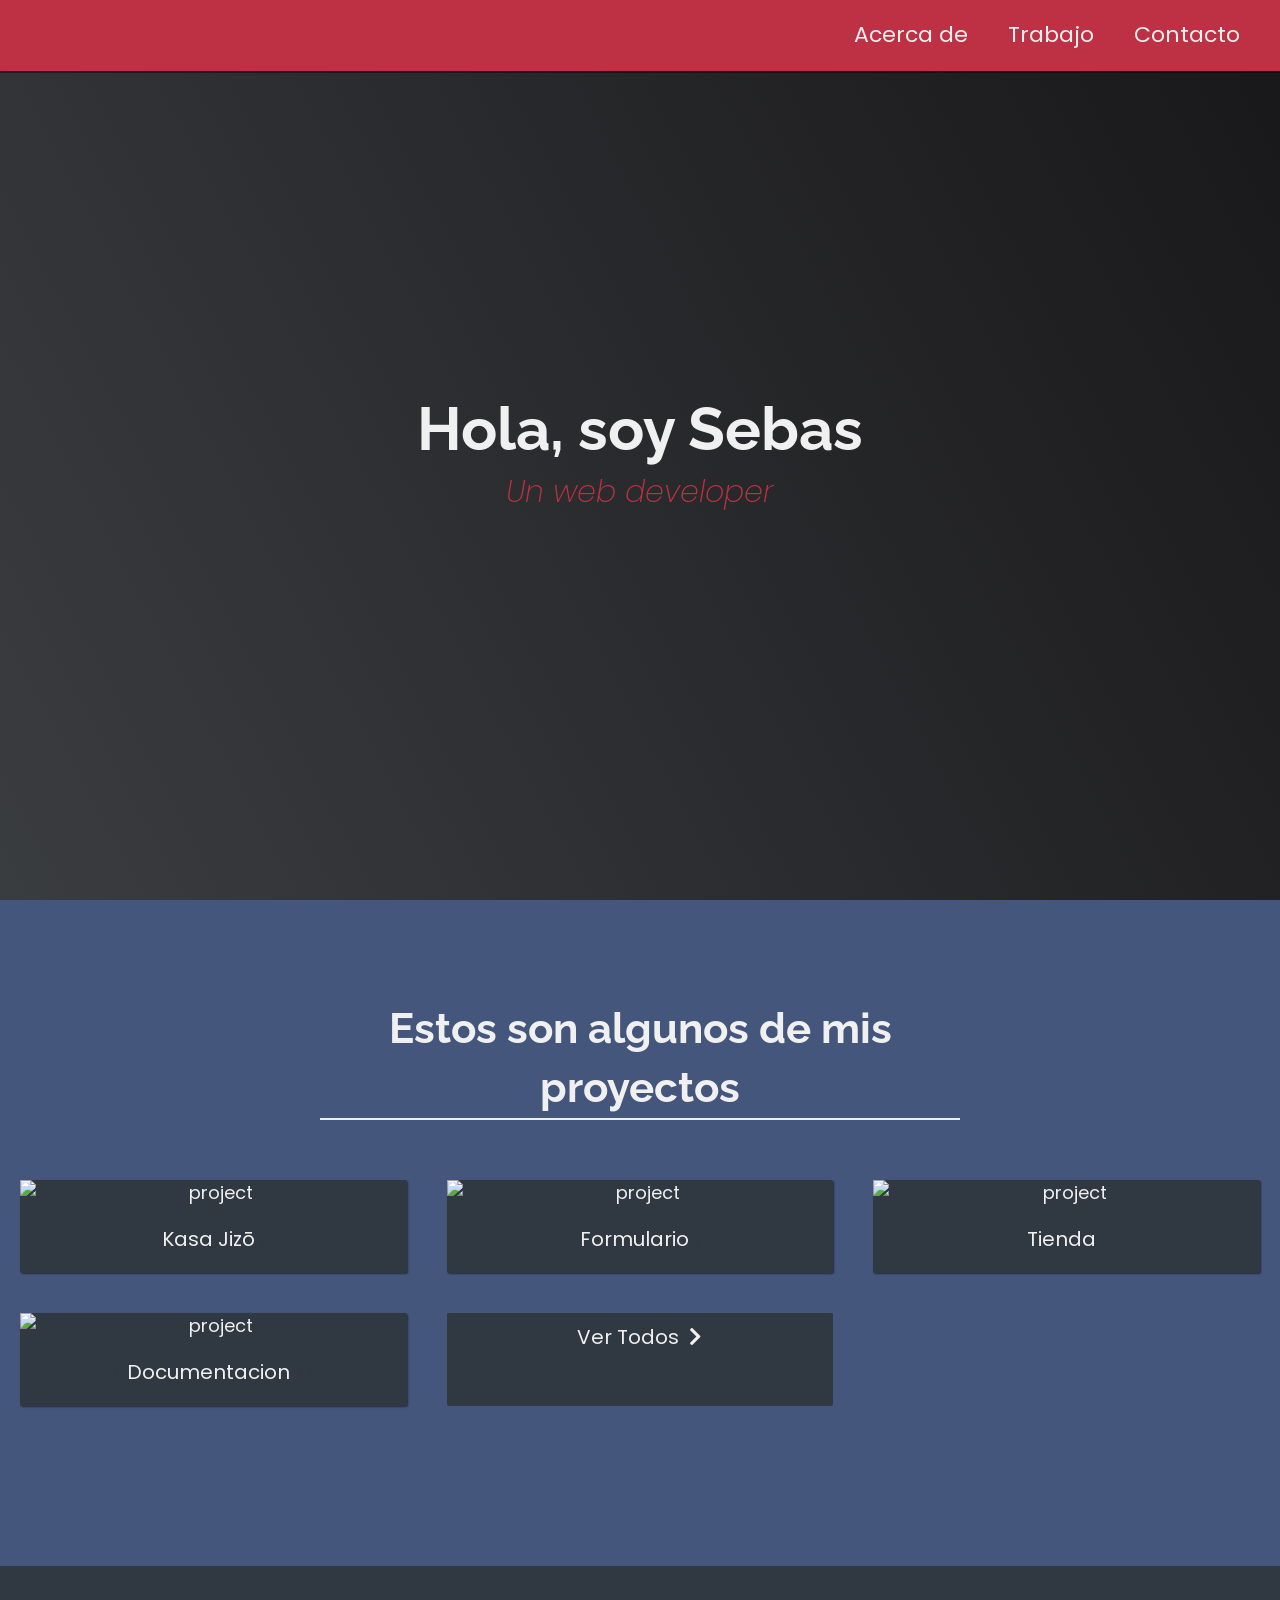
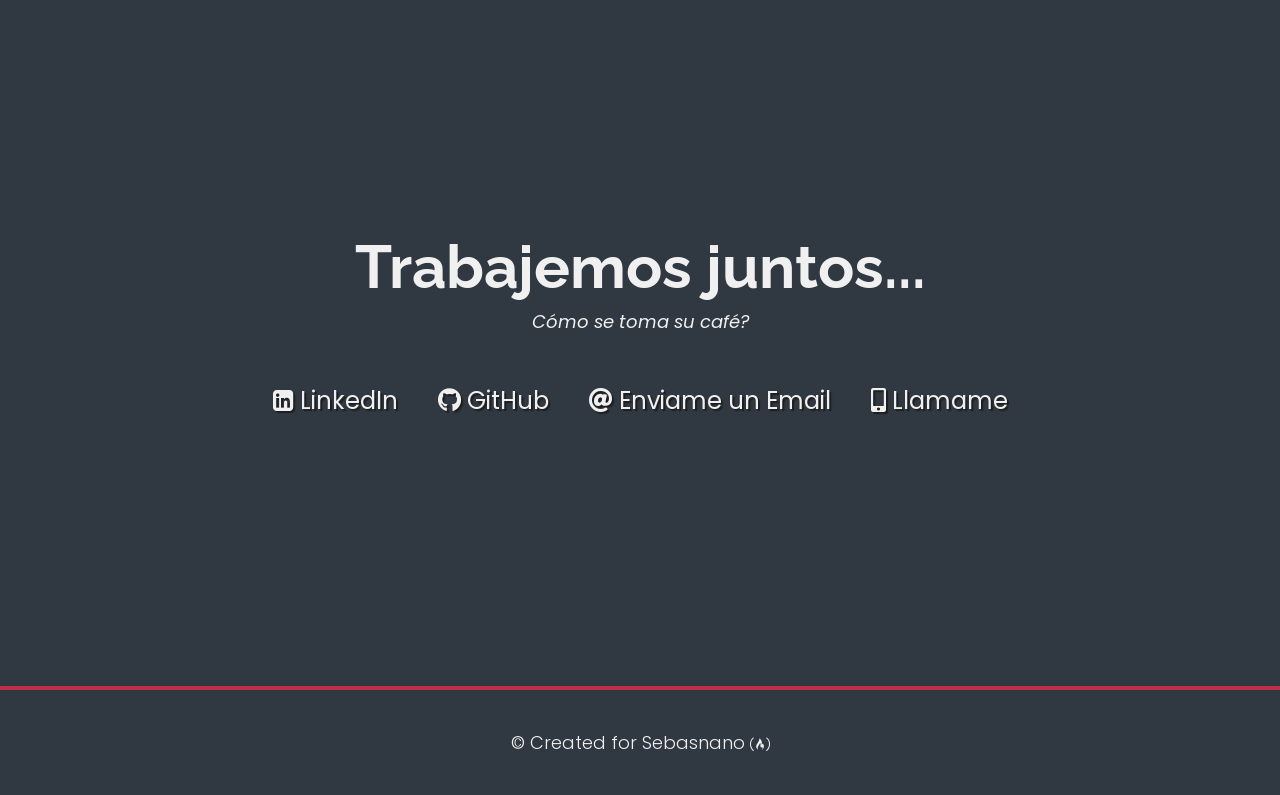
==== index.html @ 6060c8ee "renombre" ====
<!DOCTYPE html>
<html lang="en">
<head>
    <meta charset="UTF-8">
    <meta http-equiv="X-UA-Compatible" content="IE=edge">
    <meta name="viewport" content="width=device-width, initial-scale=1.0">
    <title>Portafolio</title>
    <style>
        /* Custom properties/variables  */
:root {
  --main-white: #f0f0f0;
  --main-red: #be3144;
  --main-blue: #45567d;
  --main-gray: #303841;
}

/* Base reset */
* {
  margin: 0;
  padding: 0;
}

/* box-sizing and font sizing */
*,
*::before,
*::after {
  box-sizing: inherit;
}

html {
  box-sizing: border-box;

  /* Set font size for easy rem calculations
   * default document font size = 16px, 1rem = 16px, 100% = 16px
   * (100% / 16px) * 10 = 62.5%, 1rem = 10px, 62.5% = 10px
  */
  font-size: 62.5%;
  scroll-behavior: smooth;
}

/* A few media query to set some font sizes at different screen sizes.
 * This helps automate a bit of responsiveness.
 * The trick is to use the rem unit for size values, margin and padding.
 * Because rem is relative to the document font size
 * when we scale up or down the font size on the document
 * it will affect all properties using rem units for the values.
*/

/* I am using the em unit for breakpoints
 * The calculation is the following
 * screen size divided by browser base font size
 * As an example: a breakpoint at 980px
 * 980px / 16px = 61.25em
*/

/* 1200px / 16px = 75em */
@media (max-width: 75em) {
  html {
    font-size: 60%;
  }
}

/* 980px / 16px = 61.25em */
@media (max-width: 61.25em) {
  html {
    font-size: 58%;
  }
}

/* 460px / 16px = 28.75em */
@media (max-width: 28.75em) {
  html {
    font-size: 55%;
  }
}

/* Base styles */

body {
  font-family: 'Poppins', sans-serif;
  font-size: 1.8rem; /* 18px */
  font-weight: 400;
  line-height: 1.4;
  color: var(--main-white);
}

h1,
h2 {
  font-family: 'Raleway', sans-serif;
  font-weight: 700;
  text-align: center;
}

h1 {
  font-size: 6rem;
}

h2 {
  font-size: 4.2rem;
}

ul {
  list-style: none;
}

a {
  text-decoration: none;
  color: var(--main-white);
}

img {
  display: block;
  width: 100%;
}

/* nav */

.nav {
  display: flex;
  justify-content: flex-end;
  position: fixed;
  top: 0;
  left: 0;
  width: 100%;
  background: var(--main-red);
  box-shadow: 0 2px 0 rgba(0, 0, 0, 0.4);
  z-index: 10;
}

.nav-list {
  display: flex;
  margin-right: 2rem;
}

@media (max-width: 28.75em) {
  .nav {
    justify-content: center;
  }

  .nav-list {
    margin: 0 1rem;
  }
}

.nav-list a {
  display: block;
  font-size: 2.2rem;
  padding: 2rem;
}

.nav-list a:hover {
  background: var(--main-blue);
}

/* Welcome section */

.welcome-section {
  display: flex;
  flex-direction: column;
  justify-content: center;
  align-items: center;
  width: 100%;
  height: 100vh;
  background-color: #000;
  background-image: linear-gradient(62deg, #3a3d40 0%, #181719 100%);
}

.welcome-section > p {
  font-size: 3rem;
  font-weight: 200;
  font-style: italic;
  color: var(--main-red);
}

/* Projects section */

.projects-section {
  text-align: center;
  padding: 10rem 2rem;
  background: var(--main-blue);
}

.projects-section-header {
  max-width: 640px;
  margin: 0 auto 6rem auto;
  border-bottom: 0.2rem solid var(--main-white);
}

@media (max-width: 28.75em) {
  .projects-section-header {
    font-size: 4rem;
  }
}

/* "Automagic" image grid using no media queries */
.projects-grid {
  display: grid;
  grid-template-columns: repeat(auto-fit, minmax(320px, 1fr));
  grid-gap: 4rem;
  width: 100%;
  max-width: 1280px;
  margin: 0 auto;
  margin-bottom: 6rem;
}

@media (max-width: 30.625em) {
  .projects-section {
    padding: 6rem 1rem;
  }

  .projects-grid {
    grid-template-columns: 1fr;
  }
}

.project {
  background: var(--main-gray);
  box-shadow: 1px 1px 2px rgba(0, 0, 0, 0.5);
  border-radius: 2px;
}

.code {
  color: var(--main-gray);
  transition: color 0.3s ease-out;
}

.project:hover .code {
  color: #ff7f50;
}

.project-image {
  height: calc(100% - 6.8rem);
  width: 100%;
  object-fit: cover;
}

.project-title {
  font-size: 2rem;
  padding: 2rem 0.5rem;
}

.btn {
  display: inline-block;
  padding: 1rem 2rem;
  border-radius: 2px;
}

.btn-show-all {
  font-size: 2rem;
  background: var(--main-gray);
  transition: background 0.3s ease-out;
}

.btn-show-all:hover {
  background: var(--main-red);
}

.btn-show-all:hover > i {
  transform: translateX(2px);
}

.btn-show-all > i {
  margin-left: 10px;
  transform: translateX(0);
  transition: transform 0.3s ease-out;
}

/* Contact section */

.contact-section {
  display: flex;
  flex-direction: column;
  justify-content: center;
  align-items: center;
  text-align: center;
  width: 100%;
  height: 80vh;
  padding: 0 2rem;
  background: var(--main-gray);
}

.contact-section-header > h2 {
  font-size: 6rem;
}

@media (max-width: 28.75em) {
  .contact-section-header > h2 {
    font-size: 4rem;
  }
}

.contact-section-header > p {
  font-style: italic;
}

.contact-links {
  display: flex;
  justify-content: center;
  width: 100%;
  max-width: 980px;
  margin-top: 4rem;
  flex-wrap: wrap;
}

.contact-details {
  font-size: 2.4rem;
  text-shadow: 2px 2px 1px #1f1f1f;
  transition: transform 0.3s ease-out;
}

.contact-details:hover {
  transform: translateY(8px);
}

/* Footer */

footer {
  font-weight: 300;
  display: flex;
  justify-content: space-evenly;
  padding: 2rem;
  background: var(--main-gray);
  border-top: 4px solid var(--main-red);
}

footer > p {
  margin: 2rem;
}

footer i {
  vertical-align: middle;
}

@media (max-width: 28.75em) {
  footer {
    flex-direction: column;
    text-align: center;
  }
}

    </style>
</head>
<body>
    <link
  rel="stylesheet"
  href="https://use.fontawesome.com/releases/v5.8.2/css/all.css"
  integrity="sha384-oS3vJWv+0UjzBfQzYUhtDYW+Pj2yciDJxpsK1OYPAYjqT085Qq/1cq5FLXAZQ7Ay"
  crossorigin="anonymous"
/>
<link
  href="https://fonts.googleapis.com/css?family=Poppins:200i,300,400&display=swap"
  rel="stylesheet"
/>
<link
  href="https://fonts.googleapis.com/css?family=Raleway:700&display=swap"
  rel="stylesheet"
/>
<link 
rel="stylesheet" 
href="https://cdnjs.cloudflare.com/ajax/libs/font-awesome/4.7.0/css/font-awesome.min.css">
<!-- START NAV -->

<nav id="navbar" class="nav">
  <ul class="nav-list">
    <li>
      <a href="#welcome-section">Acerca de</a>
    </li>
    <li>
      <a href="#projects">Trabajo</a>
    </li>
    <li>
      <a href="#contact">Contacto</a>
    </li>
  </ul>
</nav>

<!-- END NAV -->

<!-- START WELCOME SECTION -->

<section id="welcome-section" class="welcome-section">
  <h1>Hola, soy Sebas</h1>
  <p>Un web developer</p>
</section>

<!-- END WELCOME SECTION -->

<!-- START PROJECTS SECTION -->

<section id="projects" class="projects-section">
  <h2 class="projects-section-header">Estos son algunos de mis proyectos</h2>

  <div class="projects-grid">
    <a
      href="https://codepen.io/Sebasnano/full/abLYLQz"
      target="_blank"
      class="project project-tile"
    >
      <img
        class="project-image"
        src="https://i.ibb.co/xhYCq8X/Kasa-Jiz.png"
        alt="project"
      />
      <p class="project-title">
        <span class="code">&lt;</span>
        Kasa Jizō
        <span class="code">&#47;&gt;</span>
      </p>
    </a>
    <a
      href="https://codepen.io/Sebasnano/full/bGovYEQ"
      target="_blank"
      class="project project-tile"
    >
      <img
        class="project-image"
        src="https://i.ibb.co/0V5GtGL/Formulario.png"
        alt="project"
      />
      <p class="project-title">
        <span class="code">&lt;</span>
        Formulario
        <span class="code">&#47;&gt;</span>
      </p>
    </a>
    <a
      href="https://codepen.io/Sebasnano/full/PoJROeX"
      target="_blank"
      class="project project-tile"
    >
      <img
        class="project-image"
        src="https://i.ibb.co/hL175FM/Tienda.png"
        alt="project"
      />
      <p class="project-title">
        <span class="code">&lt;</span>
        Tienda
        <span class="code">&#47;&gt;</span>
      </p>
    </a>
    <a
      href="https://codepen.io/Sebasnano/full/yLzKvBK"
      target="_blank"
      class="project project-tile"
    >
      <img
        class="project-image"
        src="https://i.ibb.co/nw1B3mD/Documentacion.png"
        alt="project"
      />
      <p class="project-title">
        <span class="code">&lt;</span>
        Documentacion
        <span class="code">&#47;&gt;</span>
      </p>
    </a>
    <!-- <a
      href="https://codepen.io/freeCodeCamp/full/wGqEga"
      target="_blank"
      class="project project-tile"
    >
      <img
        class="project-image"
        src="https://cdn.freecodecamp.org/testable-projects-fcc/images/wiki.png"
        alt="project"
      />
      <p class="project-title">
        <span class="code">&lt;</span>
        Wikipedia Viewer
        <span class="code">&#47;&gt;</span>
      </p>
    </a>
    <a
      href="https://codepen.io/freeCodeCamp/full/KzXQgy"
      target="_blank"
      class="project project-tile"
    >
      <img
        class="project-image"
        src="https://cdn.freecodecamp.org/testable-projects-fcc/images/tic-tac-toe.png"
        alt="project"
      />
      <p class="project-title">
        <span class="code">&lt;</span>
        Tic Tac Toe Game
        <span class="code">&#47;&gt;</span>
      </p>
    </a>
  </div>
 -->
  <a
    href="https://codepen.io/Sebasnano/"
    class="btn btn-show-all"
    target="_blank"
    >Ver Todos<i class="fas fa-chevron-right"></i
  ></a>
</section>

<!-- END PROJECTS SECTION -->

<!-- START CONTACT SECTION -->

<section id="contact" class="contact-section">
  <div class="contact-section-header">
    <h2>Trabajemos juntos...</h2>
    <p>Cómo se toma su café?</p>
  </div>
  <div class="contact-links">
    <a
      href="https://www.linkedin.com/in/sebastian-rodriguez-9863a8210/"
      target="_blank"
      class="btn contact-details"
      ><i class="fa fa-linkedin-square"></i> LinkedIn</a
    >
    <a
      id="profile-link"
      href="https://github.com/sebasnano"
      target="_blank"
      class="btn contact-details"
      ><i class="fab fa-github"></i> GitHub</a
    >
    <a href="jsebrodriguezp@gmail.com" class="btn contact-details"
      ><i class="fas fa-at"></i> Enviame un Email</a
    >
    <a href="tel:+573022816517" class="btn contact-details"
      ><i class="fas fa-mobile-alt"></i> Llamame</a
    >
  </div>
</section>

<!-- END CONTACT SECTION -->

<!-- START FOOTER SECTION -->

<footer>
  <p>
    &copy; Created for
    <a href="https://www.freecodecamp.org/espanol/sebasnano" target="_blank"
      >Sebasnano <i class="fab fa-free-code-camp"></i
    ></a>
  </p>
</footer>

<!-- END FOOTER SECTION -->

</body>
</html>
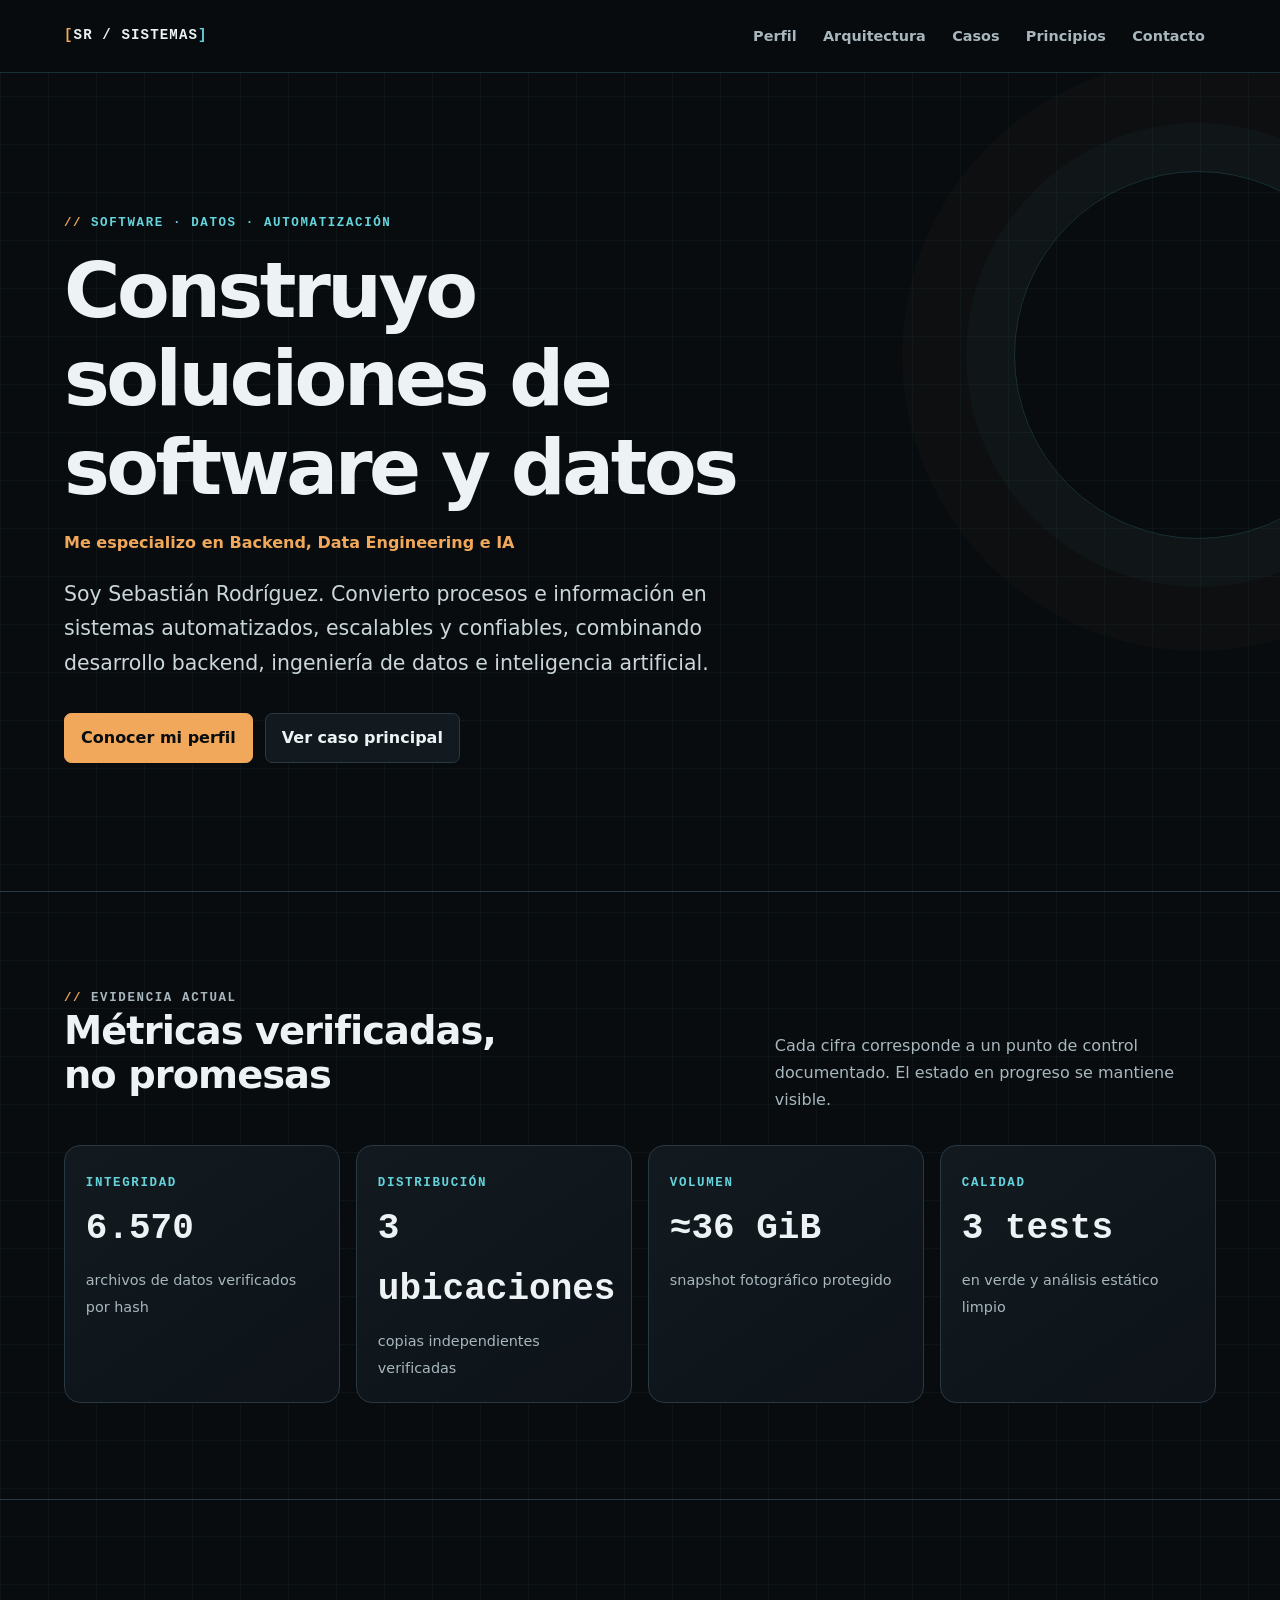
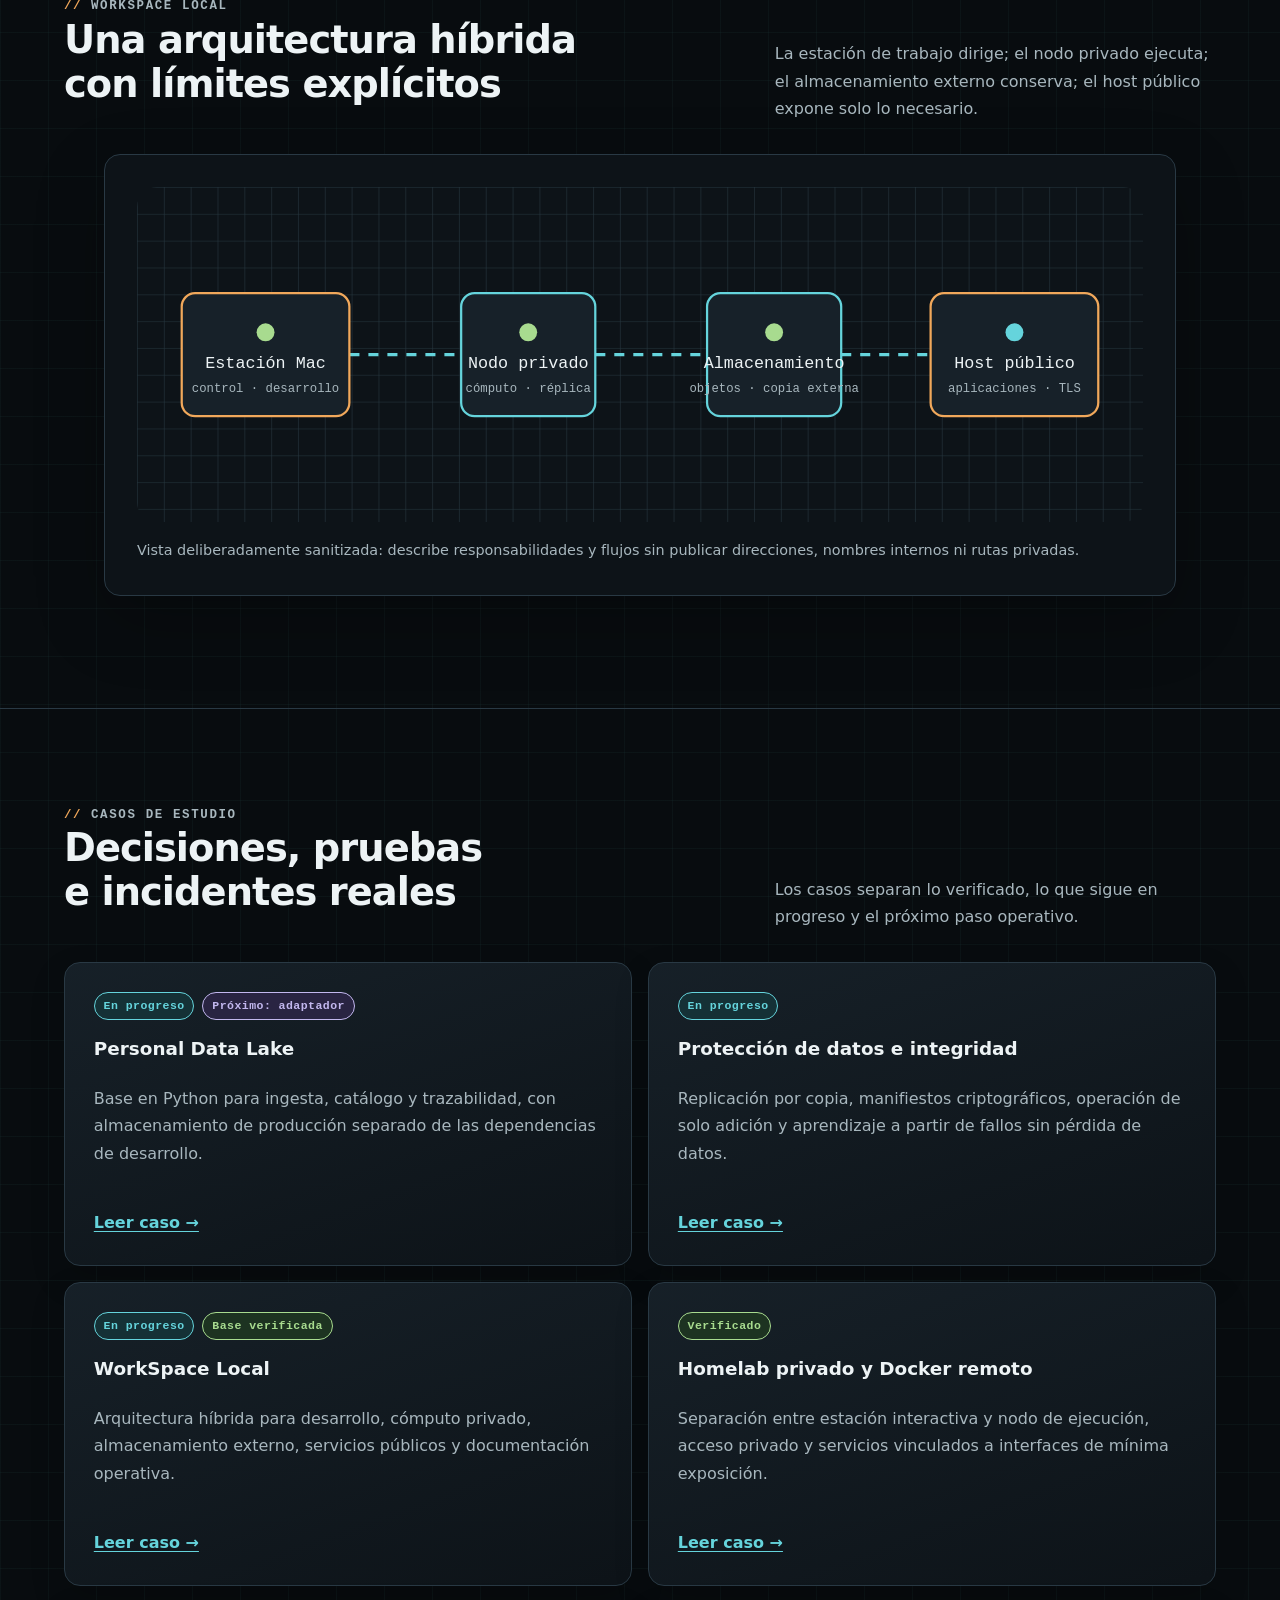
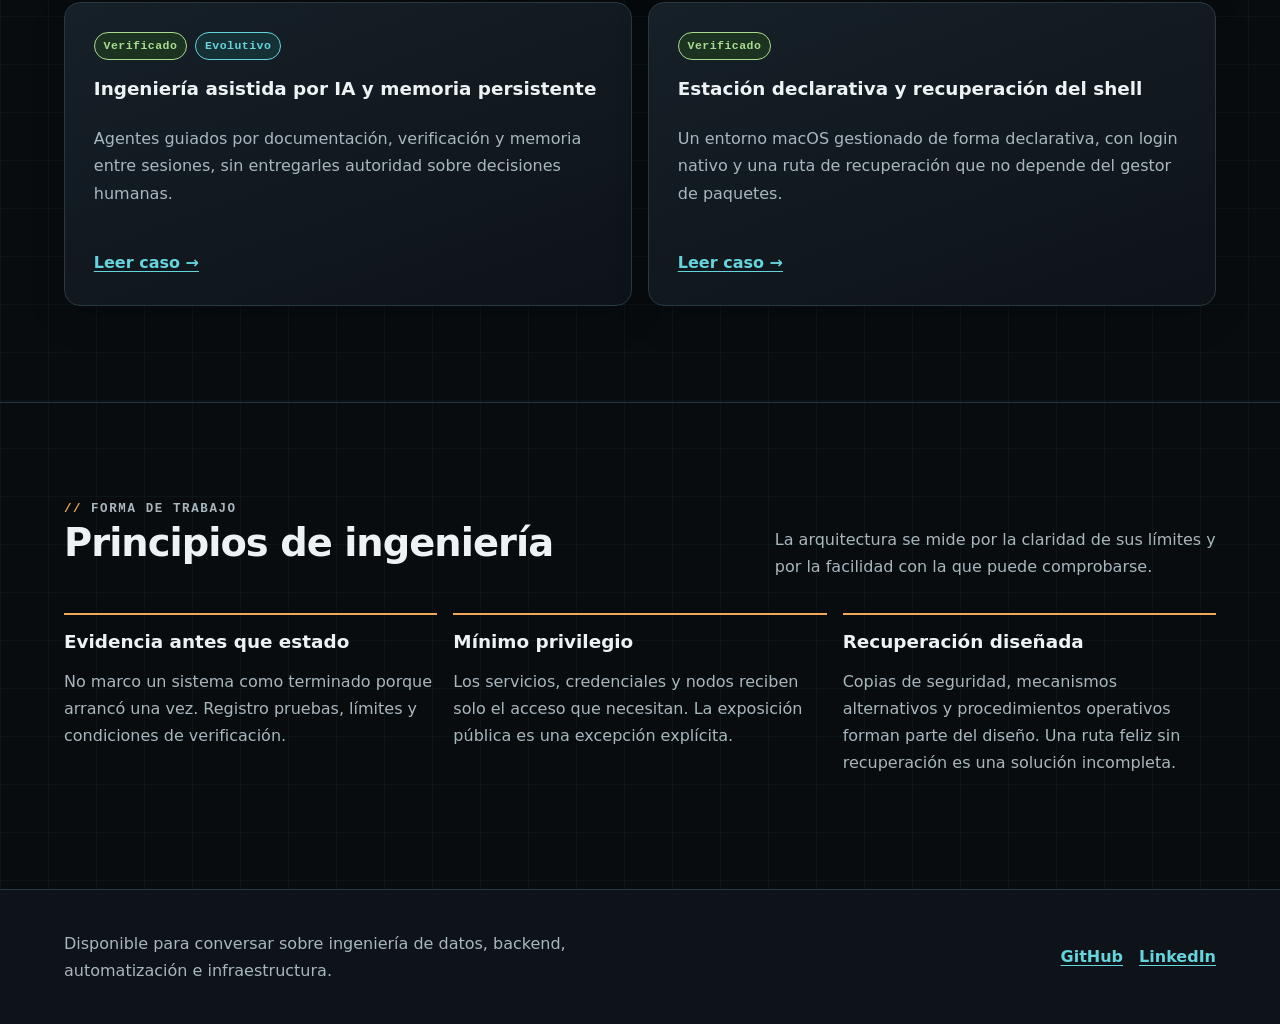
==== commit 99f13ef7: "feat: rebuild portfolio as sanitized data-focused static site Replace the 2022 single-page site with" ====
--- a/index.html
+++ b/index.html
@@ -1,548 +1,205 @@
-<!DOCTYPE html>
-<html lang="en">
+<!doctype html>
+<html lang="es">
 <head>
-    <meta charset="UTF-8">
-    <meta http-equiv="X-UA-Compatible" content="IE=edge">
-    <meta name="viewport" content="width=device-width, initial-scale=1.0">
-    <title>Portafolio</title>
-    <style>
-        /* Custom properties/variables  */
-:root {
-  --main-white: #f0f0f0;
-  --main-red: #be3144;
-  --main-blue: #45567d;
-  --main-gray: #303841;
-}
-
-/* Base reset */
-* {
-  margin: 0;
-  padding: 0;
-}
-
-/* box-sizing and font sizing */
-*,
-*::before,
-*::after {
-  box-sizing: inherit;
-}
-
-html {
-  box-sizing: border-box;
-
-  /* Set font size for easy rem calculations
-   * default document font size = 16px, 1rem = 16px, 100% = 16px
-   * (100% / 16px) * 10 = 62.5%, 1rem = 10px, 62.5% = 10px
-  */
-  font-size: 62.5%;
-  scroll-behavior: smooth;
-}
-
-/* A few media query to set some font sizes at different screen sizes.
- * This helps automate a bit of responsiveness.
- * The trick is to use the rem unit for size values, margin and padding.
- * Because rem is relative to the document font size
- * when we scale up or down the font size on the document
- * it will affect all properties using rem units for the values.
-*/
-
-/* I am using the em unit for breakpoints
- * The calculation is the following
- * screen size divided by browser base font size
- * As an example: a breakpoint at 980px
- * 980px / 16px = 61.25em
-*/
-
-/* 1200px / 16px = 75em */
-@media (max-width: 75em) {
-  html {
-    font-size: 60%;
-  }
-}
-
-/* 980px / 16px = 61.25em */
-@media (max-width: 61.25em) {
-  html {
-    font-size: 58%;
-  }
-}
-
-/* 460px / 16px = 28.75em */
-@media (max-width: 28.75em) {
-  html {
-    font-size: 55%;
-  }
-}
-
-/* Base styles */
-
-body {
-  font-family: 'Poppins', sans-serif;
-  font-size: 1.8rem; /* 18px */
-  font-weight: 400;
-  line-height: 1.4;
-  color: var(--main-white);
-}
-
-h1,
-h2 {
-  font-family: 'Raleway', sans-serif;
-  font-weight: 700;
-  text-align: center;
-}
-
-h1 {
-  font-size: 6rem;
-}
-
-h2 {
-  font-size: 4.2rem;
-}
-
-ul {
-  list-style: none;
-}
-
-a {
-  text-decoration: none;
-  color: var(--main-white);
-}
-
-img {
-  display: block;
-  width: 100%;
-}
-
-/* nav */
-
-.nav {
-  display: flex;
-  justify-content: flex-end;
-  position: fixed;
-  top: 0;
-  left: 0;
-  width: 100%;
-  background: var(--main-red);
-  box-shadow: 0 2px 0 rgba(0, 0, 0, 0.4);
-  z-index: 10;
-}
-
-.nav-list {
-  display: flex;
-  margin-right: 2rem;
-}
-
-@media (max-width: 28.75em) {
-  .nav {
-    justify-content: center;
-  }
-
-  .nav-list {
-    margin: 0 1rem;
-  }
-}
-
-.nav-list a {
-  display: block;
-  font-size: 2.2rem;
-  padding: 2rem;
-}
-
-.nav-list a:hover {
-  background: var(--main-blue);
-}
-
-/* Welcome section */
-
-.welcome-section {
-  display: flex;
-  flex-direction: column;
-  justify-content: center;
-  align-items: center;
-  width: 100%;
-  height: 100vh;
-  background-color: #000;
-  background-image: linear-gradient(62deg, #3a3d40 0%, #181719 100%);
-}
-
-.welcome-section > p {
-  font-size: 3rem;
-  font-weight: 200;
-  font-style: italic;
-  color: var(--main-red);
-}
-
-/* Projects section */
-
-.projects-section {
-  text-align: center;
-  padding: 10rem 2rem;
-  background: var(--main-blue);
-}
-
-.projects-section-header {
-  max-width: 640px;
-  margin: 0 auto 6rem auto;
-  border-bottom: 0.2rem solid var(--main-white);
-}
-
-@media (max-width: 28.75em) {
-  .projects-section-header {
-    font-size: 4rem;
-  }
-}
-
-/* "Automagic" image grid using no media queries */
-.projects-grid {
-  display: grid;
-  grid-template-columns: repeat(auto-fit, minmax(320px, 1fr));
-  grid-gap: 4rem;
-  width: 100%;
-  max-width: 1280px;
-  margin: 0 auto;
-  margin-bottom: 6rem;
-}
-
-@media (max-width: 30.625em) {
-  .projects-section {
-    padding: 6rem 1rem;
-  }
-
-  .projects-grid {
-    grid-template-columns: 1fr;
-  }
-}
-
-.project {
-  background: var(--main-gray);
-  box-shadow: 1px 1px 2px rgba(0, 0, 0, 0.5);
-  border-radius: 2px;
-}
-
-.code {
-  color: var(--main-gray);
-  transition: color 0.3s ease-out;
-}
-
-.project:hover .code {
-  color: #ff7f50;
-}
-
-.project-image {
-  height: calc(100% - 6.8rem);
-  width: 100%;
-  object-fit: cover;
-}
-
-.project-title {
-  font-size: 2rem;
-  padding: 2rem 0.5rem;
-}
-
-.btn {
-  display: inline-block;
-  padding: 1rem 2rem;
-  border-radius: 2px;
-}
-
-.btn-show-all {
-  font-size: 2rem;
-  background: var(--main-gray);
-  transition: background 0.3s ease-out;
-}
-
-.btn-show-all:hover {
-  background: var(--main-red);
-}
-
-.btn-show-all:hover > i {
-  transform: translateX(2px);
-}
-
-.btn-show-all > i {
-  margin-left: 10px;
-  transform: translateX(0);
-  transition: transform 0.3s ease-out;
-}
-
-/* Contact section */
-
-.contact-section {
-  display: flex;
-  flex-direction: column;
-  justify-content: center;
-  align-items: center;
-  text-align: center;
-  width: 100%;
-  height: 80vh;
-  padding: 0 2rem;
-  background: var(--main-gray);
-}
-
-.contact-section-header > h2 {
-  font-size: 6rem;
-}
-
-@media (max-width: 28.75em) {
-  .contact-section-header > h2 {
-    font-size: 4rem;
-  }
-}
-
-.contact-section-header > p {
-  font-style: italic;
-}
-
-.contact-links {
-  display: flex;
-  justify-content: center;
-  width: 100%;
-  max-width: 980px;
-  margin-top: 4rem;
-  flex-wrap: wrap;
-}
-
-.contact-details {
-  font-size: 2.4rem;
-  text-shadow: 2px 2px 1px #1f1f1f;
-  transition: transform 0.3s ease-out;
-}
-
-.contact-details:hover {
-  transform: translateY(8px);
-}
-
-/* Footer */
-
-footer {
-  font-weight: 300;
-  display: flex;
-  justify-content: space-evenly;
-  padding: 2rem;
-  background: var(--main-gray);
-  border-top: 4px solid var(--main-red);
-}
-
-footer > p {
-  margin: 2rem;
-}
-
-footer i {
-  vertical-align: middle;
-}
-
-@media (max-width: 28.75em) {
-  footer {
-    flex-direction: column;
-    text-align: center;
-  }
-}
-
-    </style>
+  <meta charset="utf-8">
+  <meta name="viewport" content="width=device-width, initial-scale=1">
+  <meta name="description" content="Portafolio de Sebastián Rodríguez: soluciones de software y datos que convierten procesos e información en sistemas automatizados, escalables y confiables.">
+  <title>Sebastián Rodríguez — Software y datos</title>
+  <link rel="stylesheet" href="assets/styles.css">
 </head>
 <body>
-    <link
-  rel="stylesheet"
-  href="https://use.fontawesome.com/releases/v5.8.2/css/all.css"
-  integrity="sha384-oS3vJWv+0UjzBfQzYUhtDYW+Pj2yciDJxpsK1OYPAYjqT085Qq/1cq5FLXAZQ7Ay"
-  crossorigin="anonymous"
-/>
-<link
-  href="https://fonts.googleapis.com/css?family=Poppins:200i,300,400&display=swap"
-  rel="stylesheet"
-/>
-<link
-  href="https://fonts.googleapis.com/css?family=Raleway:700&display=swap"
-  rel="stylesheet"
-/>
-<link 
-rel="stylesheet" 
-href="https://cdnjs.cloudflare.com/ajax/libs/font-awesome/4.7.0/css/font-awesome.min.css">
-<!-- START NAV -->
-
-<nav id="navbar" class="nav">
-  <ul class="nav-list">
-    <li>
-      <a href="#welcome-section">Acerca de</a>
-    </li>
-    <li>
-      <a href="#projects">Trabajo</a>
-    </li>
-    <li>
-      <a href="#contact">Contacto</a>
-    </li>
-  </ul>
-</nav>
-
-<!-- END NAV -->
-
-<!-- START WELCOME SECTION -->
-
-<section id="welcome-section" class="welcome-section">
-  <h1>Hola, soy Sebas</h1>
-  <p>Un web developer</p>
-</section>
-
-<!-- END WELCOME SECTION -->
-
-<!-- START PROJECTS SECTION -->
-
-<section id="projects" class="projects-section">
-  <h2 class="projects-section-header">Estos son algunos de mis proyectos</h2>
-
-  <div class="projects-grid">
-    <a
-      href="https://codepen.io/Sebasnano/full/abLYLQz"
-      target="_blank"
-      class="project project-tile"
-    >
-      <img
-        class="project-image"
-        src="https://i.ibb.co/xhYCq8X/Kasa-Jiz.png"
-        alt="project"
-      />
-      <p class="project-title">
-        <span class="code">&lt;</span>
-        Kasa Jizō
-        <span class="code">&#47;&gt;</span>
-      </p>
-    </a>
-    <a
-      href="https://codepen.io/Sebasnano/full/bGovYEQ"
-      target="_blank"
-      class="project project-tile"
-    >
-      <img
-        class="project-image"
-        src="https://i.ibb.co/0V5GtGL/Formulario.png"
-        alt="project"
-      />
-      <p class="project-title">
-        <span class="code">&lt;</span>
-        Formulario
-        <span class="code">&#47;&gt;</span>
-      </p>
-    </a>
-    <a
-      href="https://codepen.io/Sebasnano/full/PoJROeX"
-      target="_blank"
-      class="project project-tile"
-    >
-      <img
-        class="project-image"
-        src="https://i.ibb.co/hL175FM/Tienda.png"
-        alt="project"
-      />
-      <p class="project-title">
-        <span class="code">&lt;</span>
-        Tienda
-        <span class="code">&#47;&gt;</span>
-      </p>
-    </a>
-    <a
-      href="https://codepen.io/Sebasnano/full/yLzKvBK"
-      target="_blank"
-      class="project project-tile"
-    >
-      <img
-        class="project-image"
-        src="https://i.ibb.co/nw1B3mD/Documentacion.png"
-        alt="project"
-      />
-      <p class="project-title">
-        <span class="code">&lt;</span>
-        Documentacion
-        <span class="code">&#47;&gt;</span>
-      </p>
-    </a>
-    <!-- <a
-      href="https://codepen.io/freeCodeCamp/full/wGqEga"
-      target="_blank"
-      class="project project-tile"
-    >
-      <img
-        class="project-image"
-        src="https://cdn.freecodecamp.org/testable-projects-fcc/images/wiki.png"
-        alt="project"
-      />
-      <p class="project-title">
-        <span class="code">&lt;</span>
-        Wikipedia Viewer
-        <span class="code">&#47;&gt;</span>
-      </p>
-    </a>
-    <a
-      href="https://codepen.io/freeCodeCamp/full/KzXQgy"
-      target="_blank"
-      class="project project-tile"
-    >
-      <img
-        class="project-image"
-        src="https://cdn.freecodecamp.org/testable-projects-fcc/images/tic-tac-toe.png"
-        alt="project"
-      />
-      <p class="project-title">
-        <span class="code">&lt;</span>
-        Tic Tac Toe Game
-        <span class="code">&#47;&gt;</span>
-      </p>
-    </a>
-  </div>
- -->
-  <a
-    href="https://codepen.io/Sebasnano/"
-    class="btn btn-show-all"
-    target="_blank"
-    >Ver Todos<i class="fas fa-chevron-right"></i
-  ></a>
-</section>
-
-<!-- END PROJECTS SECTION -->
-
-<!-- START CONTACT SECTION -->
-
-<section id="contact" class="contact-section">
-  <div class="contact-section-header">
-    <h2>Trabajemos juntos...</h2>
-    <p>Cómo se toma su café?</p>
-  </div>
-  <div class="contact-links">
-    <a
-      href="https://www.linkedin.com/in/sebastian-rodriguez-9863a8210/"
-      target="_blank"
-      class="btn contact-details"
-      ><i class="fa fa-linkedin-square"></i> LinkedIn</a
-    >
-    <a
-      id="profile-link"
-      href="https://github.com/sebasnano"
-      target="_blank"
-      class="btn contact-details"
-      ><i class="fab fa-github"></i> GitHub</a
-    >
-    <a href="jsebrodriguezp@gmail.com" class="btn contact-details"
-      ><i class="fas fa-at"></i> Enviame un Email</a
-    >
-    <a href="tel:+573022816517" class="btn contact-details"
-      ><i class="fas fa-mobile-alt"></i> Llamame</a
-    >
-  </div>
-</section>
-
-<!-- END CONTACT SECTION -->
-
-<!-- START FOOTER SECTION -->
-
-<footer>
-  <p>
-    &copy; Created for
-    <a href="https://www.freecodecamp.org/espanol/sebasnano" target="_blank"
-      >Sebasnano <i class="fab fa-free-code-camp"></i
-    ></a>
-  </p>
-</footer>
-
-<!-- END FOOTER SECTION -->
-
+  <a class="skip-link" href="#contenido">Saltar al contenido</a>
+  <header class="site-header">
+    <div class="container header-inner">
+      <a class="brand" href="index.html" aria-label="Inicio — Sebastián Rodríguez">SR / Sistemas</a>
+      <nav class="site-nav" aria-label="Navegación principal">
+        <ul>
+          <li><a href="perfil.html">Perfil</a></li>
+          <li><a href="#arquitectura">Arquitectura</a></li>
+          <li><a href="#casos">Casos</a></li>
+          <li><a href="#principios">Principios</a></li>
+          <li><a href="#contacto">Contacto</a></li>
+        </ul>
+      </nav>
+    </div>
+  </header>
+
+  <main id="contenido">
+    <section class="hero">
+      <div class="container">
+        <p class="eyebrow">Software · Datos · Automatización</p>
+        <h1>Construyo soluciones de software y datos</h1>
+        <p class="role-line">Me especializo en Backend, Data Engineering e IA</p>
+        <p class="lede">Soy Sebastián Rodríguez. Convierto procesos e información en sistemas automatizados, escalables y confiables, combinando desarrollo backend, ingeniería de datos e inteligencia artificial.</p>
+        <div class="actions">
+          <a class="button" href="perfil.html">Conocer mi perfil</a>
+          <a class="button secondary" href="casos/workspace-local.html">Ver caso principal</a>
+        </div>
+      </div>
+    </section>
+
+    <section class="section" aria-labelledby="metricas">
+      <div class="container">
+        <div class="section-heading">
+          <div>
+            <p class="eyebrow">Evidencia actual</p>
+            <h2 id="metricas">Métricas verificadas, no promesas</h2>
+          </div>
+          <p>Cada cifra corresponde a un punto de control documentado. El estado en progreso se mantiene visible.</p>
+        </div>
+        <div class="metrics">
+          <article class="metric">
+            <span class="data-label">Integridad</span>
+            <strong>6.570</strong>
+            <span>archivos de datos verificados por hash</span>
+          </article>
+          <article class="metric">
+            <span class="data-label">Distribución</span>
+            <strong>3 ubicaciones</strong>
+            <span>copias independientes verificadas</span>
+          </article>
+          <article class="metric">
+            <span class="data-label">Volumen</span>
+            <strong>≈36 GiB</strong>
+            <span>snapshot fotográfico protegido</span>
+          </article>
+          <article class="metric">
+            <span class="data-label">Calidad</span>
+            <strong>3 tests</strong>
+            <span>en verde y análisis estático limpio</span>
+          </article>
+        </div>
+      </div>
+    </section>
+
+    <section class="section" id="arquitectura" aria-labelledby="titulo-arquitectura">
+      <div class="container">
+        <div class="section-heading">
+          <div>
+            <p class="eyebrow">WorkSpace Local</p>
+            <h2 id="titulo-arquitectura">Una arquitectura híbrida con límites explícitos</h2>
+          </div>
+          <p>La estación de trabajo dirige; el nodo privado ejecuta; el almacenamiento externo conserva; el host público expone solo lo necesario.</p>
+        </div>
+        <figure class="topology">
+          <svg viewBox="0 0 900 300" role="img" aria-labelledby="topology-title topology-desc">
+            <title id="topology-title">Topología pública simplificada de WorkSpace Local</title>
+            <desc id="topology-desc">Cuatro nodos genéricos conectados: estación de trabajo, nodo privado de cómputo, almacenamiento externo y host público de aplicaciones.</desc>
+            <defs>
+              <pattern id="small-grid" width="24" height="24" patternUnits="userSpaceOnUse">
+                <path d="M 24 0 L 0 0 0 24" fill="none" stroke="#263740" stroke-width="1"/>
+              </pattern>
+            </defs>
+            <rect width="900" height="300" rx="18" fill="url(#small-grid)"/>
+            <path d="M190 150H290M410 150H510M630 150H710" stroke="#65d4dc" stroke-width="3" stroke-dasharray="9 8"/>
+            <g font-family="ui-monospace, monospace" text-anchor="middle">
+              <g transform="translate(40 95)">
+                <rect width="150" height="110" rx="12" fill="#172129" stroke="#f1a85b" stroke-width="2"/>
+                <circle cx="75" cy="35" r="8" fill="#a8db8f"/>
+                <text x="75" y="67" fill="#edf3f5" font-size="15">Estación Mac</text>
+                <text x="75" y="88" fill="#a8b7be" font-size="11">control · desarrollo</text>
+              </g>
+              <g transform="translate(290 95)">
+                <rect width="120" height="110" rx="12" fill="#172129" stroke="#65d4dc" stroke-width="2"/>
+                <circle cx="60" cy="35" r="8" fill="#a8db8f"/>
+                <text x="60" y="67" fill="#edf3f5" font-size="15">Nodo privado</text>
+                <text x="60" y="88" fill="#a8b7be" font-size="11">cómputo · réplica</text>
+              </g>
+              <g transform="translate(510 95)">
+                <rect width="120" height="110" rx="12" fill="#172129" stroke="#65d4dc" stroke-width="2"/>
+                <circle cx="60" cy="35" r="8" fill="#a8db8f"/>
+                <text x="60" y="67" fill="#edf3f5" font-size="15">Almacenamiento</text>
+                <text x="60" y="88" fill="#a8b7be" font-size="11">objetos · copia externa</text>
+              </g>
+              <g transform="translate(710 95)">
+                <rect width="150" height="110" rx="12" fill="#172129" stroke="#f1a85b" stroke-width="2"/>
+                <circle cx="75" cy="35" r="8" fill="#65d4dc"/>
+                <text x="75" y="67" fill="#edf3f5" font-size="15">Host público</text>
+                <text x="75" y="88" fill="#a8b7be" font-size="11">aplicaciones · TLS</text>
+              </g>
+            </g>
+          </svg>
+          <figcaption>Vista deliberadamente sanitizada: describe responsabilidades y flujos sin publicar direcciones, nombres internos ni rutas privadas.</figcaption>
+        </figure>
+      </div>
+    </section>
+
+    <section class="section" id="casos" aria-labelledby="titulo-casos">
+      <div class="container">
+        <div class="section-heading">
+          <div>
+            <p class="eyebrow">Casos de estudio</p>
+            <h2 id="titulo-casos">Decisiones, pruebas e incidentes reales</h2>
+          </div>
+          <p>Los casos separan lo verificado, lo que sigue en progreso y el próximo paso operativo.</p>
+        </div>
+        <div class="case-grid">
+          <article class="case-card">
+            <div class="status-row"><span class="chip progress">En progreso</span><span class="chip next">Próximo: adaptador</span></div>
+            <h3>Personal Data Lake</h3>
+            <p>Base en Python para ingesta, catálogo y trazabilidad, con almacenamiento de producción separado de las dependencias de desarrollo.</p>
+            <a class="card-link" href="casos/data-lake.html">Leer caso →</a>
+          </article>
+          <article class="case-card">
+            <div class="status-row"><span class="chip progress">En progreso</span></div>
+            <h3>Protección de datos e integridad</h3>
+            <p>Replicación por copia, manifiestos criptográficos, operación de solo adición y aprendizaje a partir de fallos sin pérdida de datos.</p>
+            <a class="card-link" href="casos/proteccion-datos.html">Leer caso →</a>
+          </article>
+          <article class="case-card">
+            <div class="status-row"><span class="chip progress">En progreso</span><span class="chip verified">Base verificada</span></div>
+            <h3>WorkSpace Local</h3>
+            <p>Arquitectura híbrida para desarrollo, cómputo privado, almacenamiento externo, servicios públicos y documentación operativa.</p>
+            <a class="card-link" href="casos/workspace-local.html">Leer caso →</a>
+          </article>
+          <article class="case-card">
+            <div class="status-row"><span class="chip verified">Verificado</span></div>
+            <h3>Homelab privado y Docker remoto</h3>
+            <p>Separación entre estación interactiva y nodo de ejecución, acceso privado y servicios vinculados a interfaces de mínima exposición.</p>
+            <a class="card-link" href="casos/homelab-docker.html">Leer caso →</a>
+          </article>
+          <article class="case-card">
+            <div class="status-row"><span class="chip verified">Verificado</span><span class="chip progress">Evolutivo</span></div>
+            <h3>Ingeniería asistida por IA y memoria persistente</h3>
+            <p>Agentes guiados por documentación, verificación y memoria entre sesiones, sin entregarles autoridad sobre decisiones humanas.</p>
+            <a class="card-link" href="casos/ia-memoria.html">Leer caso →</a>
+          </article>
+          <article class="case-card">
+            <div class="status-row"><span class="chip verified">Verificado</span></div>
+            <h3>Estación declarativa y recuperación del shell</h3>
+            <p>Un entorno macOS gestionado de forma declarativa, con login nativo y una ruta de recuperación que no depende del gestor de paquetes.</p>
+            <a class="card-link" href="casos/workstation-mac.html">Leer caso →</a>
+          </article>
+        </div>
+      </div>
+    </section>
+
+    <section class="section" id="principios" aria-labelledby="titulo-principios">
+      <div class="container">
+        <div class="section-heading">
+          <div>
+            <p class="eyebrow">Forma de trabajo</p>
+            <h2 id="titulo-principios">Principios de ingeniería</h2>
+          </div>
+          <p>La arquitectura se mide por la claridad de sus límites y por la facilidad con la que puede comprobarse.</p>
+        </div>
+        <div class="principles">
+          <article class="principle"><h3>Evidencia antes que estado</h3><p>No marco un sistema como terminado porque arrancó una vez. Registro pruebas, límites y condiciones de verificación.</p></article>
+          <article class="principle"><h3>Mínimo privilegio</h3><p>Los servicios, credenciales y nodos reciben solo el acceso que necesitan. La exposición pública es una excepción explícita.</p></article>
+          <article class="principle"><h3>Recuperación diseñada</h3><p>Copias de seguridad, mecanismos alternativos y procedimientos operativos forman parte del diseño. Una ruta feliz sin recuperación es una solución incompleta.</p></article>
+        </div>
+      </div>
+    </section>
+  </main>
+
+  <footer class="site-footer" id="contacto">
+    <div class="container footer-inner">
+      <p>Disponible para conversar sobre ingeniería de datos, backend, automatización e infraestructura.</p>
+      <div class="footer-links">
+        <a href="https://github.com/sebasnano" rel="me">GitHub</a>
+        <a href="https://www.linkedin.com/in/sebasti%C3%A1n-rodr%C3%ADguez-parra/" rel="me" aria-label="Perfil de Sebastián Rodríguez en LinkedIn">LinkedIn</a>
+      </div>
+    </div>
+  </footer>
 </body>
 </html>
--- a/assets/styles.css
+++ b/assets/styles.css
@@ -0,0 +1,786 @@
+:root {
+  color-scheme: dark;
+  --ink-950: #080c0f;
+  --ink-900: #0d1318;
+  --ink-850: #121a20;
+  --ink-800: #172129;
+  --line: #293944;
+  --text: #edf3f5;
+  --muted: #a8b7be;
+  --signal: #f1a85b;
+  --signal-soft: #3a291a;
+  --status: #65d4dc;
+  --status-soft: #153136;
+  --verified: #a8db8f;
+  --verified-soft: #1d3321;
+  --next: #c2b7ee;
+  --next-soft: #292442;
+  --shadow: 0 24px 70px rgb(0 0 0 / 24%);
+  --radius: 1rem;
+  --max: 72rem;
+}
+
+*,
+*::before,
+*::after {
+  box-sizing: border-box;
+}
+
+html {
+  scroll-behavior: smooth;
+}
+
+body {
+  min-width: 18rem;
+  margin: 0;
+  background:
+    linear-gradient(rgb(101 212 220 / 4%) 1px, transparent 1px),
+    linear-gradient(90deg, rgb(101 212 220 / 4%) 1px, transparent 1px),
+    var(--ink-950);
+  background-size: 3rem 3rem;
+  color: var(--text);
+  font-family: Inter, ui-sans-serif, system-ui, -apple-system, BlinkMacSystemFont, "Segoe UI", sans-serif;
+  font-size: 1rem;
+  line-height: 1.7;
+}
+
+a {
+  color: var(--status);
+  text-underline-offset: 0.2em;
+}
+
+a:hover {
+  color: var(--text);
+}
+
+a:focus-visible,
+button:focus-visible {
+  outline: 3px solid var(--signal);
+  outline-offset: 4px;
+}
+
+img,
+svg {
+  display: block;
+  max-width: 100%;
+}
+
+.skip-link {
+  position: fixed;
+  top: 0.75rem;
+  left: 0.75rem;
+  z-index: 100;
+  padding: 0.65rem 0.9rem;
+  transform: translateY(-180%);
+  border-radius: 0.5rem;
+  background: var(--signal);
+  color: var(--ink-950);
+  font-weight: 800;
+}
+
+.skip-link:focus {
+  transform: translateY(0);
+}
+
+.container {
+  width: min(calc(100% - 2rem), var(--max));
+  margin-inline: auto;
+}
+
+.site-header {
+  position: sticky;
+  top: 0;
+  z-index: 20;
+  border-bottom: 1px solid rgb(101 212 220 / 18%);
+  background: rgb(8 12 15 / 92%);
+  backdrop-filter: blur(14px);
+}
+
+.header-inner {
+  display: flex;
+  min-height: 4.5rem;
+  align-items: center;
+  justify-content: space-between;
+  gap: 1rem 2rem;
+}
+
+.brand {
+  color: var(--text);
+  font-family: ui-monospace, SFMono-Regular, Menlo, Consolas, monospace;
+  font-size: 0.88rem;
+  font-weight: 800;
+  letter-spacing: 0.08em;
+  text-decoration: none;
+  text-transform: uppercase;
+}
+
+.brand::before {
+  color: var(--signal);
+  content: "[";
+}
+
+.brand::after {
+  color: var(--status);
+  content: "]";
+}
+
+.site-nav ul {
+  display: flex;
+  flex-wrap: wrap;
+  align-items: center;
+  justify-content: flex-end;
+  gap: 0.25rem;
+  margin: 0;
+  padding: 0;
+  list-style: none;
+}
+
+.site-nav a {
+  display: block;
+  padding: 0.5rem 0.7rem;
+  border-radius: 0.4rem;
+  color: var(--muted);
+  font-size: 0.9rem;
+  font-weight: 700;
+  text-decoration: none;
+}
+
+.site-nav a:hover,
+.site-nav a[aria-current="page"] {
+  background: var(--ink-800);
+  color: var(--text);
+}
+
+main {
+  overflow: hidden;
+}
+
+.hero {
+  position: relative;
+  padding-block: clamp(5rem, 11vw, 8rem);
+}
+
+.hero::after {
+  position: absolute;
+  top: 12%;
+  right: max(-8rem, -8vw);
+  width: 23rem;
+  height: 23rem;
+  border: 1px solid rgb(101 212 220 / 18%);
+  border-radius: 50%;
+  box-shadow:
+    0 0 0 3rem rgb(101 212 220 / 3%),
+    0 0 0 7rem rgb(241 168 91 / 2%);
+  content: "";
+  pointer-events: none;
+}
+
+.eyebrow,
+.data-label {
+  color: var(--status);
+  font-family: ui-monospace, SFMono-Regular, Menlo, Consolas, monospace;
+  font-size: 0.78rem;
+  font-weight: 800;
+  letter-spacing: 0.13em;
+  text-transform: uppercase;
+}
+
+.eyebrow::before {
+  margin-right: 0.55rem;
+  color: var(--signal);
+  content: "//";
+}
+
+h1,
+h2,
+h3 {
+  margin-top: 0;
+  color: var(--text);
+  line-height: 1.15;
+  text-wrap: balance;
+}
+
+h1 {
+  max-width: 16ch;
+  margin-bottom: 1.4rem;
+  font-size: clamp(2.6rem, 7vw, 4.8rem);
+  letter-spacing: -0.045em;
+}
+
+h2 {
+  margin-bottom: 1rem;
+  font-size: clamp(1.65rem, 3vw, 2.4rem);
+  letter-spacing: -0.025em;
+}
+
+h3 {
+  margin-bottom: 0.65rem;
+  font-size: 1.15rem;
+}
+
+.lede {
+  max-width: 44rem;
+  margin-bottom: 2rem;
+  color: #cbd6da;
+  font-size: clamp(1.08rem, 2vw, 1.28rem);
+}
+
+.role-line {
+  max-width: 48rem;
+  margin-block: -0.35rem 1rem;
+  color: var(--signal);
+  font-weight: 800;
+}
+
+.actions {
+  display: flex;
+  flex-wrap: wrap;
+  gap: 0.75rem;
+}
+
+.button {
+  display: inline-flex;
+  min-height: 2.9rem;
+  align-items: center;
+  justify-content: center;
+  padding: 0.65rem 1rem;
+  border: 1px solid var(--signal);
+  border-radius: 0.45rem;
+  background: var(--signal);
+  color: var(--ink-950);
+  font-weight: 850;
+  text-decoration: none;
+}
+
+.button:hover {
+  background: transparent;
+  color: var(--signal);
+}
+
+.button.secondary {
+  border-color: var(--line);
+  background: var(--ink-850);
+  color: var(--text);
+}
+
+.button.secondary:hover {
+  border-color: var(--status);
+  color: var(--status);
+}
+
+.section {
+  padding-block: clamp(3.5rem, 8vw, 6rem);
+  border-top: 1px solid var(--line);
+}
+
+.section-heading {
+  display: grid;
+  grid-template-columns: minmax(0, 1fr) minmax(16rem, 0.65fr);
+  gap: 2rem;
+  align-items: end;
+  margin-bottom: 2rem;
+}
+
+.section-heading p {
+  margin: 0;
+  color: var(--muted);
+}
+
+.metrics,
+.case-grid,
+.principles {
+  display: grid;
+  gap: 1rem;
+}
+
+.metrics {
+  grid-template-columns: repeat(4, minmax(0, 1fr));
+}
+
+.metric {
+  padding: 1.3rem;
+  border: 1px solid var(--line);
+  border-radius: var(--radius);
+  background: linear-gradient(145deg, var(--ink-850), var(--ink-900));
+}
+
+.metric strong {
+  display: block;
+  margin-block: 0.2rem 0.45rem;
+  color: var(--text);
+  font-family: ui-monospace, SFMono-Regular, Menlo, Consolas, monospace;
+  font-size: clamp(1.55rem, 4vw, 2.25rem);
+}
+
+.metric span:last-child {
+  color: var(--muted);
+  font-size: 0.9rem;
+}
+
+.topology {
+  padding: clamp(1rem, 3vw, 2rem);
+  border: 1px solid var(--line);
+  border-radius: var(--radius);
+  background: var(--ink-900);
+  box-shadow: var(--shadow);
+}
+
+.topology figcaption {
+  margin-top: 1rem;
+  color: var(--muted);
+  font-size: 0.9rem;
+}
+
+.case-grid {
+  grid-template-columns: repeat(2, minmax(0, 1fr));
+}
+
+.case-card {
+  display: flex;
+  min-height: 19rem;
+  flex-direction: column;
+  padding: clamp(1.3rem, 3vw, 1.8rem);
+  border: 1px solid var(--line);
+  border-radius: var(--radius);
+  background: linear-gradient(160deg, rgb(23 33 41 / 96%), rgb(13 19 24 / 96%));
+  box-shadow: 0 14px 35px rgb(0 0 0 / 15%);
+}
+
+.case-card:hover {
+  border-color: rgb(101 212 220 / 55%);
+}
+
+.case-card p {
+  color: var(--muted);
+}
+
+.case-card .card-link {
+  margin-top: auto;
+  font-weight: 800;
+}
+
+.status-row {
+  display: flex;
+  flex-wrap: wrap;
+  gap: 0.5rem;
+  margin-bottom: 1.1rem;
+}
+
+.chip {
+  display: inline-flex;
+  align-items: center;
+  width: fit-content;
+  min-height: 1.75rem;
+  padding: 0.2rem 0.55rem;
+  border: 1px solid currentColor;
+  border-radius: 999px;
+  font-family: ui-monospace, SFMono-Regular, Menlo, Consolas, monospace;
+  font-size: 0.72rem;
+  font-weight: 800;
+  letter-spacing: 0.04em;
+}
+
+.chip.verified {
+  background: var(--verified-soft);
+  color: var(--verified);
+}
+
+.chip.progress {
+  background: var(--status-soft);
+  color: var(--status);
+}
+
+.chip.next {
+  background: var(--next-soft);
+  color: var(--next);
+}
+
+.principles {
+  grid-template-columns: repeat(3, minmax(0, 1fr));
+}
+
+.principle {
+  padding-top: 1rem;
+  border-top: 2px solid var(--signal);
+}
+
+.principle p {
+  color: var(--muted);
+}
+
+.site-footer {
+  padding-block: 2.5rem;
+  border-top: 1px solid var(--line);
+  background: var(--ink-900);
+}
+
+.footer-inner {
+  display: flex;
+  align-items: center;
+  justify-content: space-between;
+  gap: 1.5rem;
+}
+
+.footer-inner p {
+  max-width: 36rem;
+  margin: 0;
+  color: var(--muted);
+}
+
+.footer-links {
+  display: flex;
+  flex-wrap: wrap;
+  gap: 1rem;
+  font-weight: 800;
+}
+
+/* Professional profile */
+.case-hero.profile-hero h1 {
+  max-width: 22ch;
+}
+
+.capability-grid,
+.profile-case-grid {
+  display: grid;
+  grid-template-columns: repeat(3, minmax(0, 1fr));
+  gap: 1rem;
+}
+
+.capability-card,
+.profile-case-card {
+  padding: 1.25rem;
+  border: 1px solid var(--line);
+  border-radius: var(--radius);
+  background: linear-gradient(150deg, var(--ink-850), var(--ink-900));
+}
+
+.capability-card p,
+.profile-case-card p {
+  margin-bottom: 0;
+  color: var(--muted);
+}
+
+.capability-card .status-row {
+  margin-bottom: 0.85rem;
+}
+
+.profile-case-card {
+  display: flex;
+  flex-direction: column;
+}
+
+.profile-case-card a {
+  margin-top: auto;
+  font-weight: 800;
+}
+
+/* Case studies */
+.case-hero {
+  padding-block: clamp(4rem, 9vw, 7rem) 3.5rem;
+  border-bottom: 1px solid var(--line);
+}
+
+.case-hero h1 {
+  max-width: 20ch;
+  font-size: clamp(2.35rem, 6vw, 4.25rem);
+}
+
+.case-meta {
+  display: grid;
+  grid-template-columns: repeat(3, minmax(0, 1fr));
+  gap: 0.75rem;
+  margin-top: 2.5rem;
+}
+
+.case-meta div {
+  padding: 1rem;
+  border-left: 2px solid var(--status);
+  background: var(--ink-900);
+}
+
+.case-meta dt {
+  margin-bottom: 0.3rem;
+  color: var(--muted);
+  font-family: ui-monospace, SFMono-Regular, Menlo, Consolas, monospace;
+  font-size: 0.72rem;
+  font-weight: 800;
+  letter-spacing: 0.08em;
+  text-transform: uppercase;
+}
+
+.case-meta dd {
+  margin: 0;
+  font-weight: 750;
+}
+
+.case-layout {
+  display: grid;
+  grid-template-columns: 13rem minmax(0, 1fr);
+  gap: clamp(2rem, 7vw, 6rem);
+  padding-block: 4rem 6rem;
+}
+
+.case-toc {
+  position: sticky;
+  top: 6.5rem;
+  align-self: start;
+}
+
+.case-toc p {
+  margin-top: 0;
+}
+
+.case-toc ol {
+  margin: 0;
+  padding-left: 1.2rem;
+}
+
+.case-toc li {
+  margin-bottom: 0.55rem;
+  color: var(--muted);
+  font-size: 0.88rem;
+}
+
+.case-toc a {
+  color: inherit;
+  text-decoration: none;
+}
+
+.case-toc a:hover {
+  color: var(--status);
+}
+
+.case-content section {
+  scroll-margin-top: 6rem;
+  margin-bottom: 3.5rem;
+}
+
+.case-content p,
+.case-content li {
+  color: #c4d0d5;
+}
+
+.case-content ul {
+  padding-left: 1.25rem;
+}
+
+.case-content li + li {
+  margin-top: 0.5rem;
+}
+
+.decision-list {
+  display: grid;
+  gap: 0.75rem;
+  padding: 0 !important;
+  list-style: none;
+}
+
+.decision-list li {
+  padding: 1rem 1.1rem;
+  border-left: 3px solid var(--signal);
+  background: var(--ink-900);
+}
+
+.evidence {
+  display: grid;
+  grid-template-columns: repeat(2, minmax(0, 1fr));
+  gap: 0.75rem;
+}
+
+.evidence div {
+  padding: 1rem;
+  border: 1px solid var(--line);
+  border-radius: 0.65rem;
+  background: var(--ink-850);
+}
+
+.evidence strong {
+  display: block;
+  color: var(--verified);
+  font-family: ui-monospace, SFMono-Regular, Menlo, Consolas, monospace;
+  font-size: 0.82rem;
+  text-transform: uppercase;
+}
+
+.callout {
+  padding: 1.25rem;
+  border: 1px solid rgb(241 168 91 / 40%);
+  border-radius: 0.7rem;
+  background: var(--signal-soft);
+}
+
+.callout p:last-child {
+  margin-bottom: 0;
+}
+
+.next-case {
+  display: flex;
+  align-items: center;
+  justify-content: space-between;
+  gap: 1rem;
+  padding: 1.5rem;
+  border: 1px solid var(--line);
+  border-radius: var(--radius);
+  background: var(--ink-850);
+  text-decoration: none;
+}
+
+.next-case span:first-child {
+  color: var(--muted);
+  font-size: 0.85rem;
+}
+
+.next-case strong {
+  display: block;
+  color: var(--text);
+  font-size: 1.1rem;
+}
+
+@media (max-width: 52rem) {
+  .header-inner,
+  .footer-inner {
+    align-items: flex-start;
+    flex-direction: column;
+    padding-block: 0.8rem;
+  }
+
+  .site-header {
+    position: static;
+  }
+
+  .site-nav ul {
+    justify-content: flex-start;
+  }
+
+  .site-nav {
+    width: 100%;
+  }
+
+  .section-heading,
+  .case-layout {
+    grid-template-columns: 1fr;
+  }
+
+  .metrics {
+    grid-template-columns: repeat(2, minmax(0, 1fr));
+  }
+
+  .capability-grid,
+  .profile-case-grid {
+    grid-template-columns: 1fr;
+  }
+
+  .case-toc {
+    position: static;
+    padding: 1rem;
+    border: 1px solid var(--line);
+    border-radius: 0.7rem;
+    background: var(--ink-900);
+  }
+}
+
+@media (max-width: 38rem) {
+  body {
+    background-size: 2rem 2rem;
+  }
+
+  .hero::after {
+    display: none;
+  }
+
+  .metrics,
+  .case-grid,
+  .principles,
+  .case-meta,
+  .evidence {
+    grid-template-columns: 1fr;
+  }
+
+  .site-nav a {
+    padding-inline: 0.55rem;
+  }
+
+  .case-card {
+    min-height: 0;
+  }
+
+  .next-case {
+    align-items: flex-start;
+    flex-direction: column;
+  }
+}
+
+@media (prefers-reduced-motion: reduce) {
+  html {
+    scroll-behavior: auto;
+  }
+
+  *,
+  *::before,
+  *::after {
+    scroll-behavior: auto !important;
+    transition-duration: 0.01ms !important;
+  }
+}
+
+@media print {
+  :root {
+    color-scheme: light;
+  }
+
+  body {
+    background: #fff;
+    color: #111;
+    font-size: 10.5pt;
+  }
+
+  .site-header,
+  .site-footer,
+  .case-toc,
+  .next-case,
+  .skip-link {
+    display: none;
+  }
+
+  main,
+  .case-content {
+    overflow: visible;
+  }
+
+  .case-layout {
+    display: block;
+    padding-block: 1.5rem;
+  }
+
+  h1,
+  h2,
+  h3,
+  .case-meta dd {
+    color: #111;
+  }
+
+  .case-content p,
+  .case-content li,
+  .case-meta dt {
+    color: #333;
+  }
+
+  .case-content section {
+    break-inside: avoid;
+  }
+
+  .case-meta div,
+  .decision-list li,
+  .evidence div,
+  .capability-card,
+  .profile-case-card,
+  .callout {
+    border-color: #777;
+    background: #fff;
+  }
+
+  a {
+    color: #111;
+    text-decoration: none;
+  }
+}
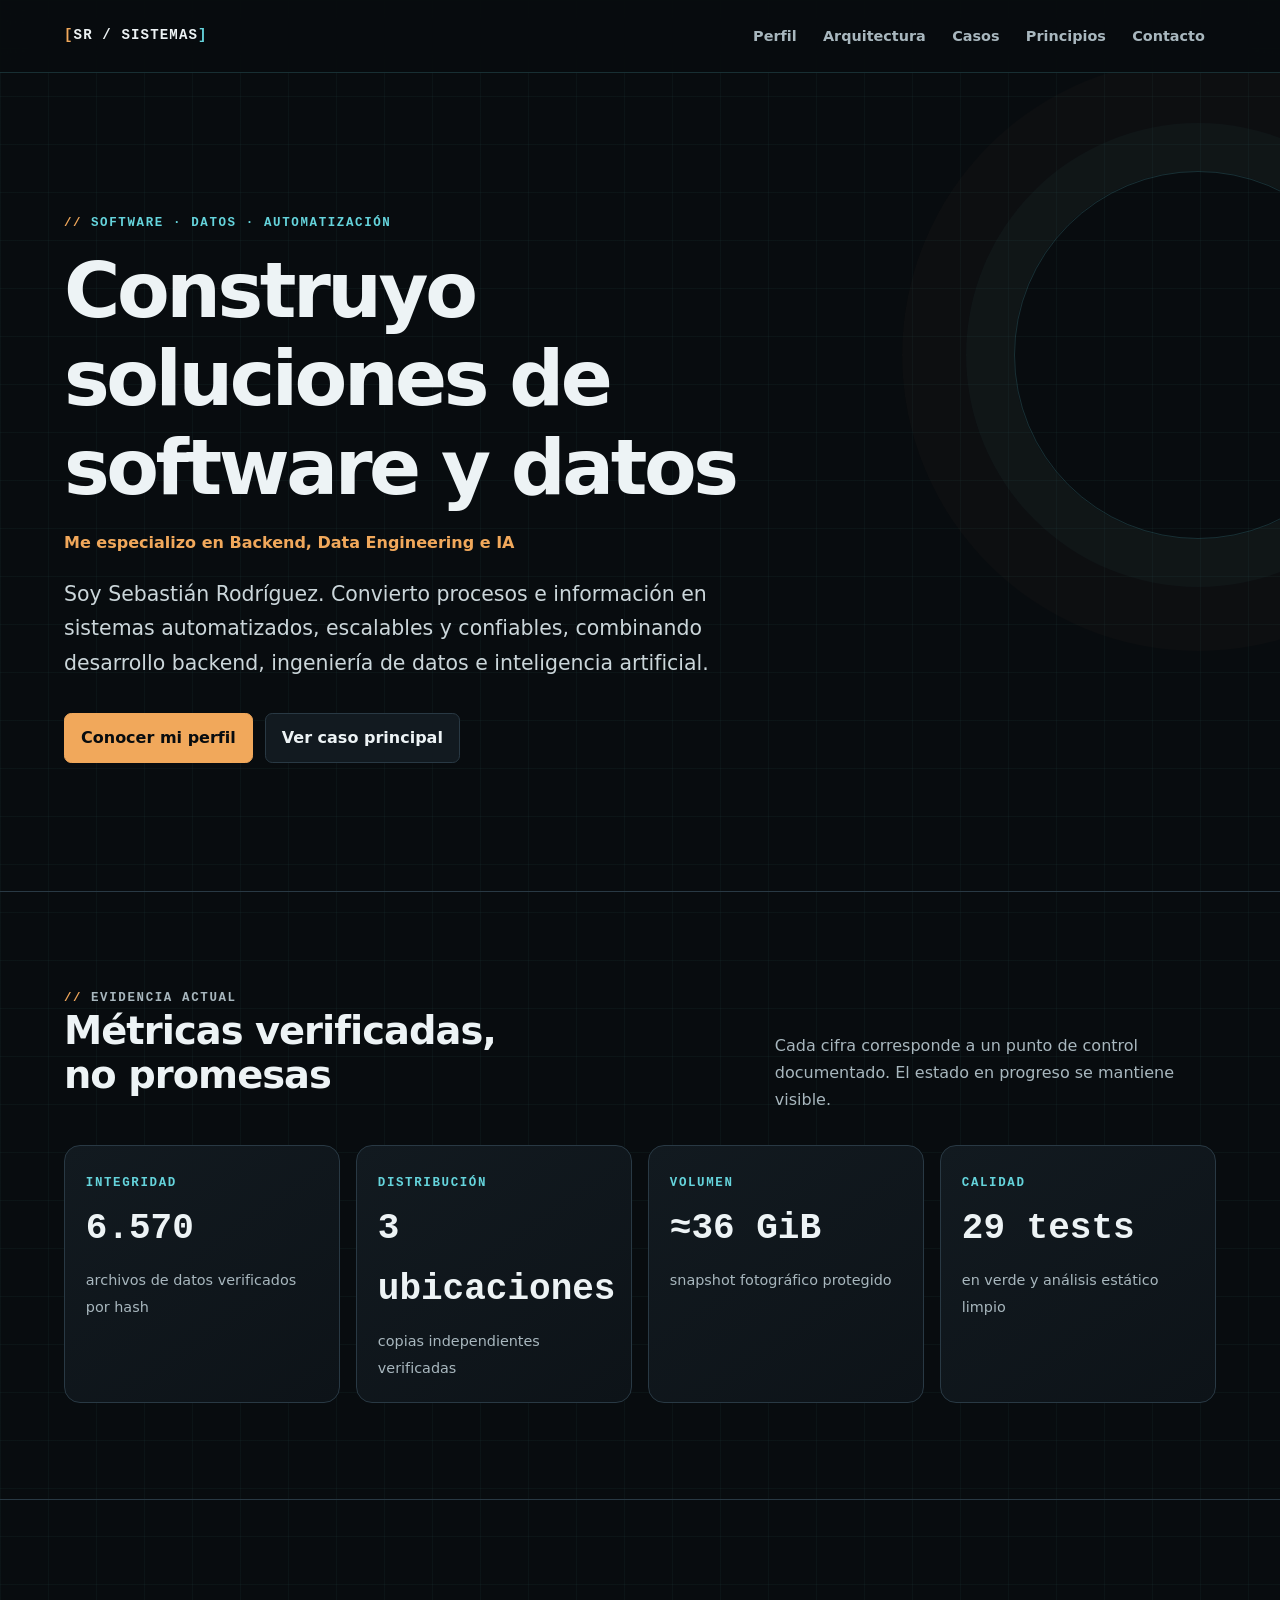
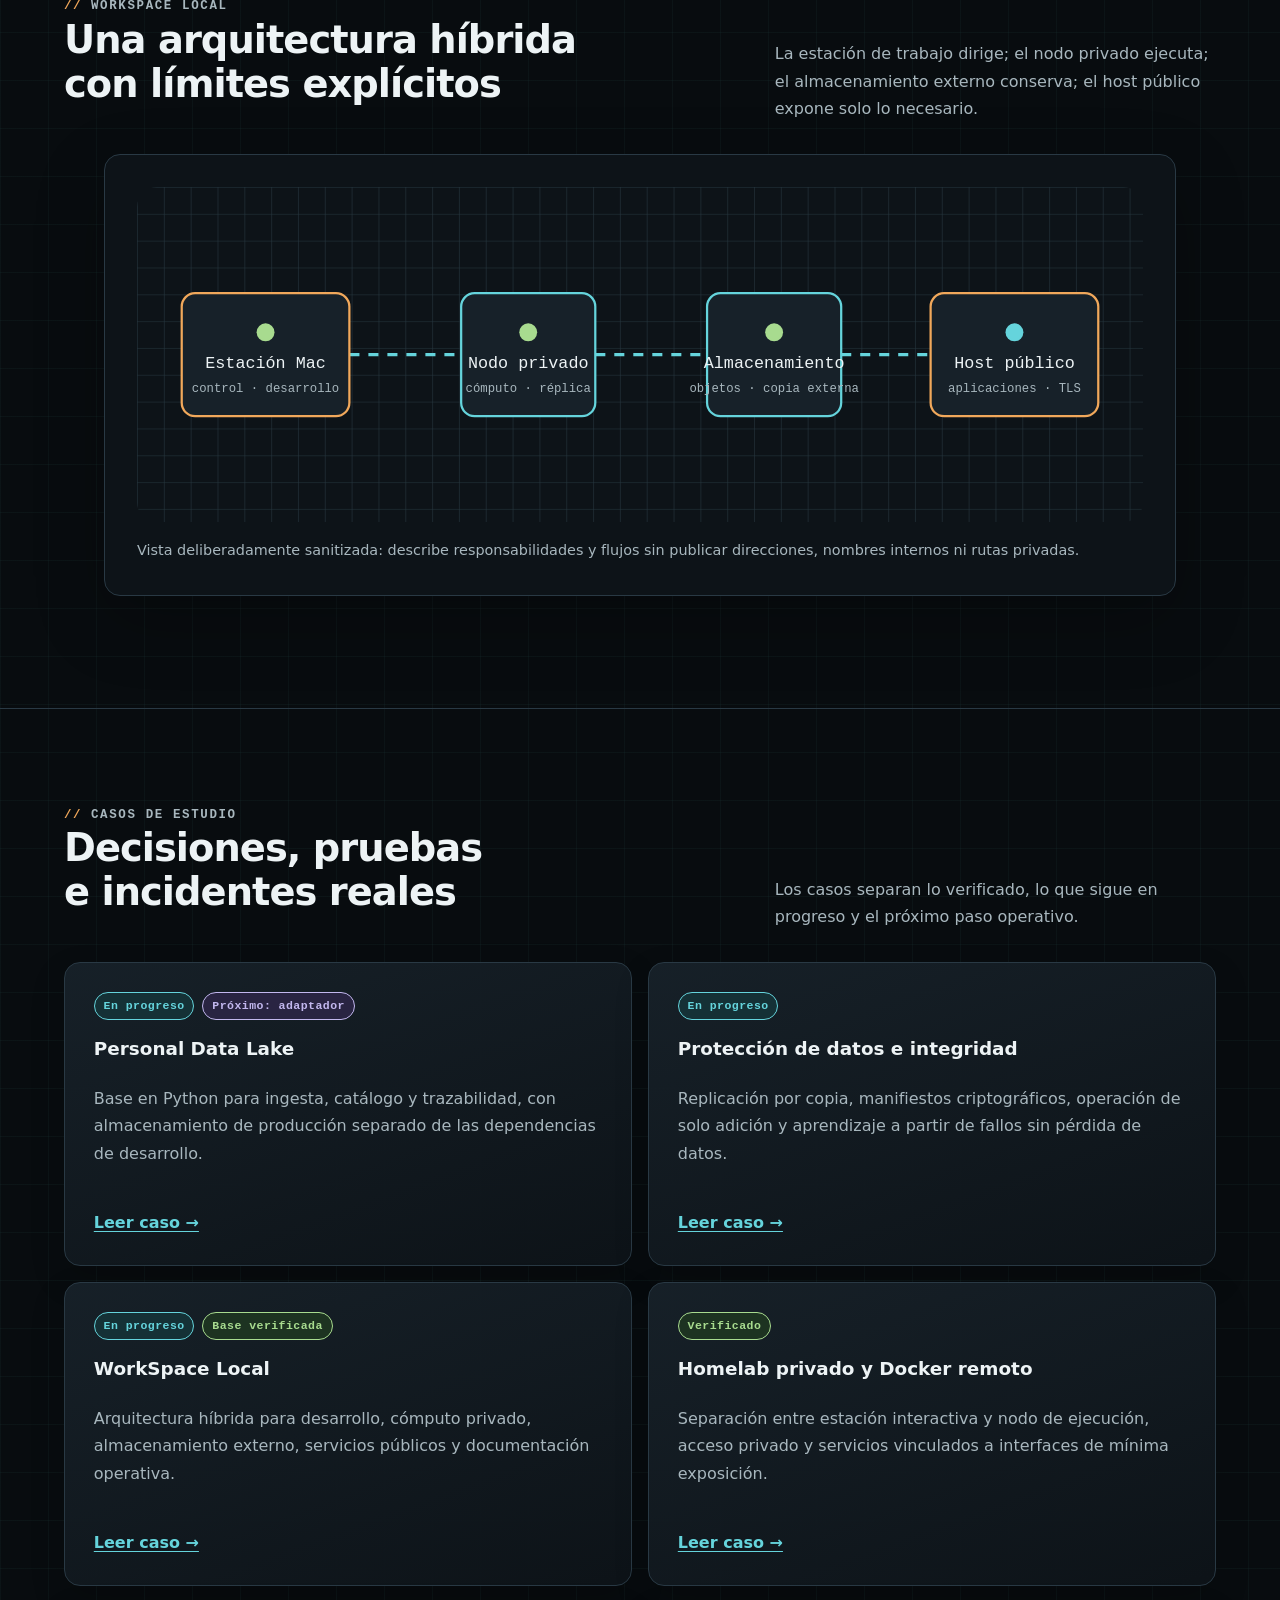
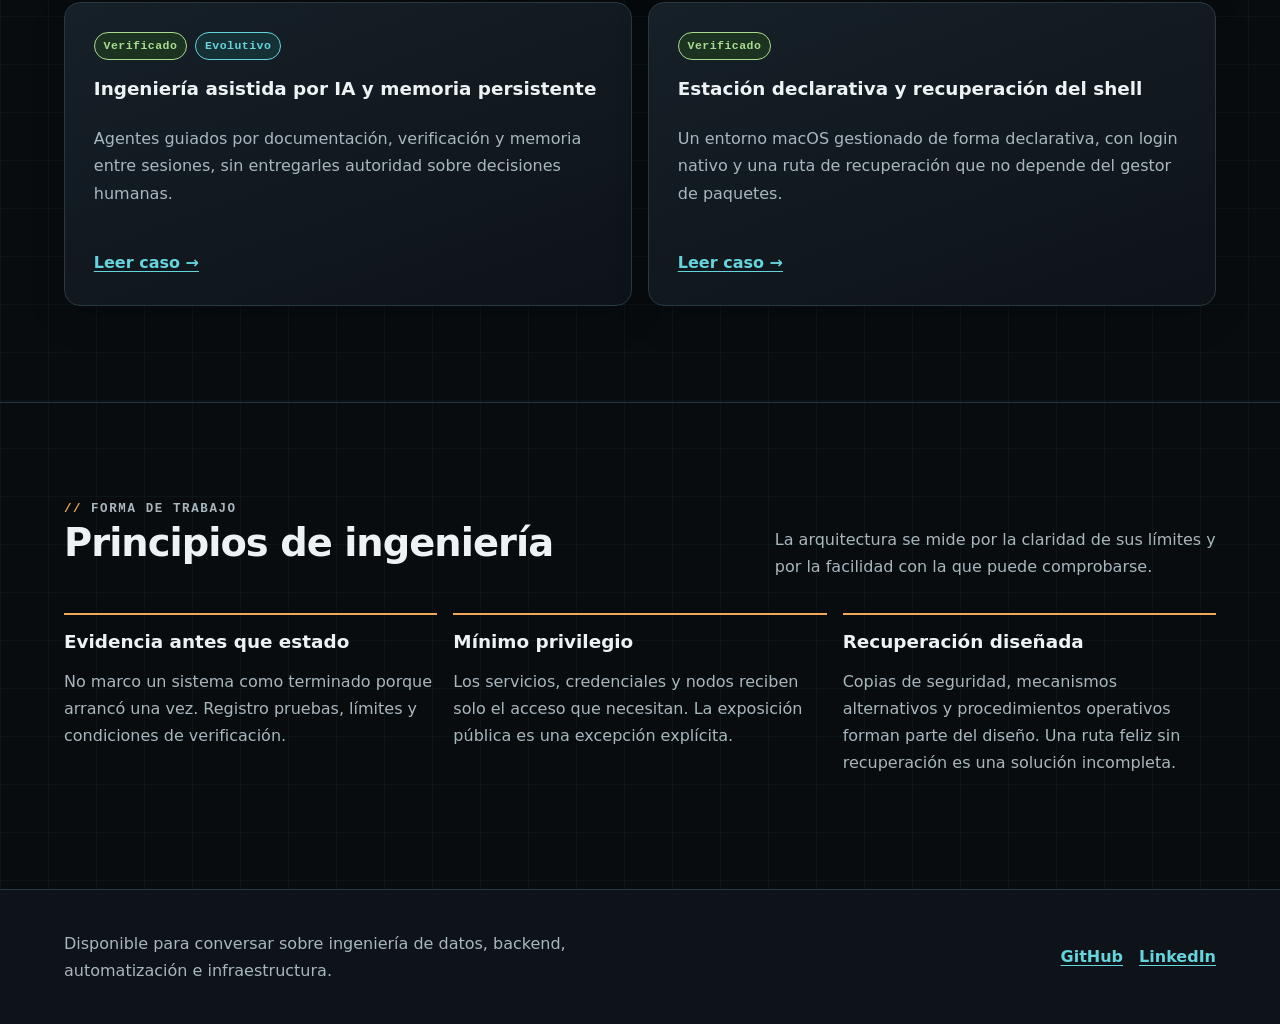
==== commit 20f6b11d: "feat(data-lake): sync verified increment and current stack state" ====
--- a/index.html
+++ b/index.html
@@ -65,7 +65,7 @@
           </article>
           <article class="metric">
             <span class="data-label">Calidad</span>
-            <strong>3 tests</strong>
+            <strong>29 tests</strong>
             <span>en verde y análisis estático limpio</span>
           </article>
         </div>
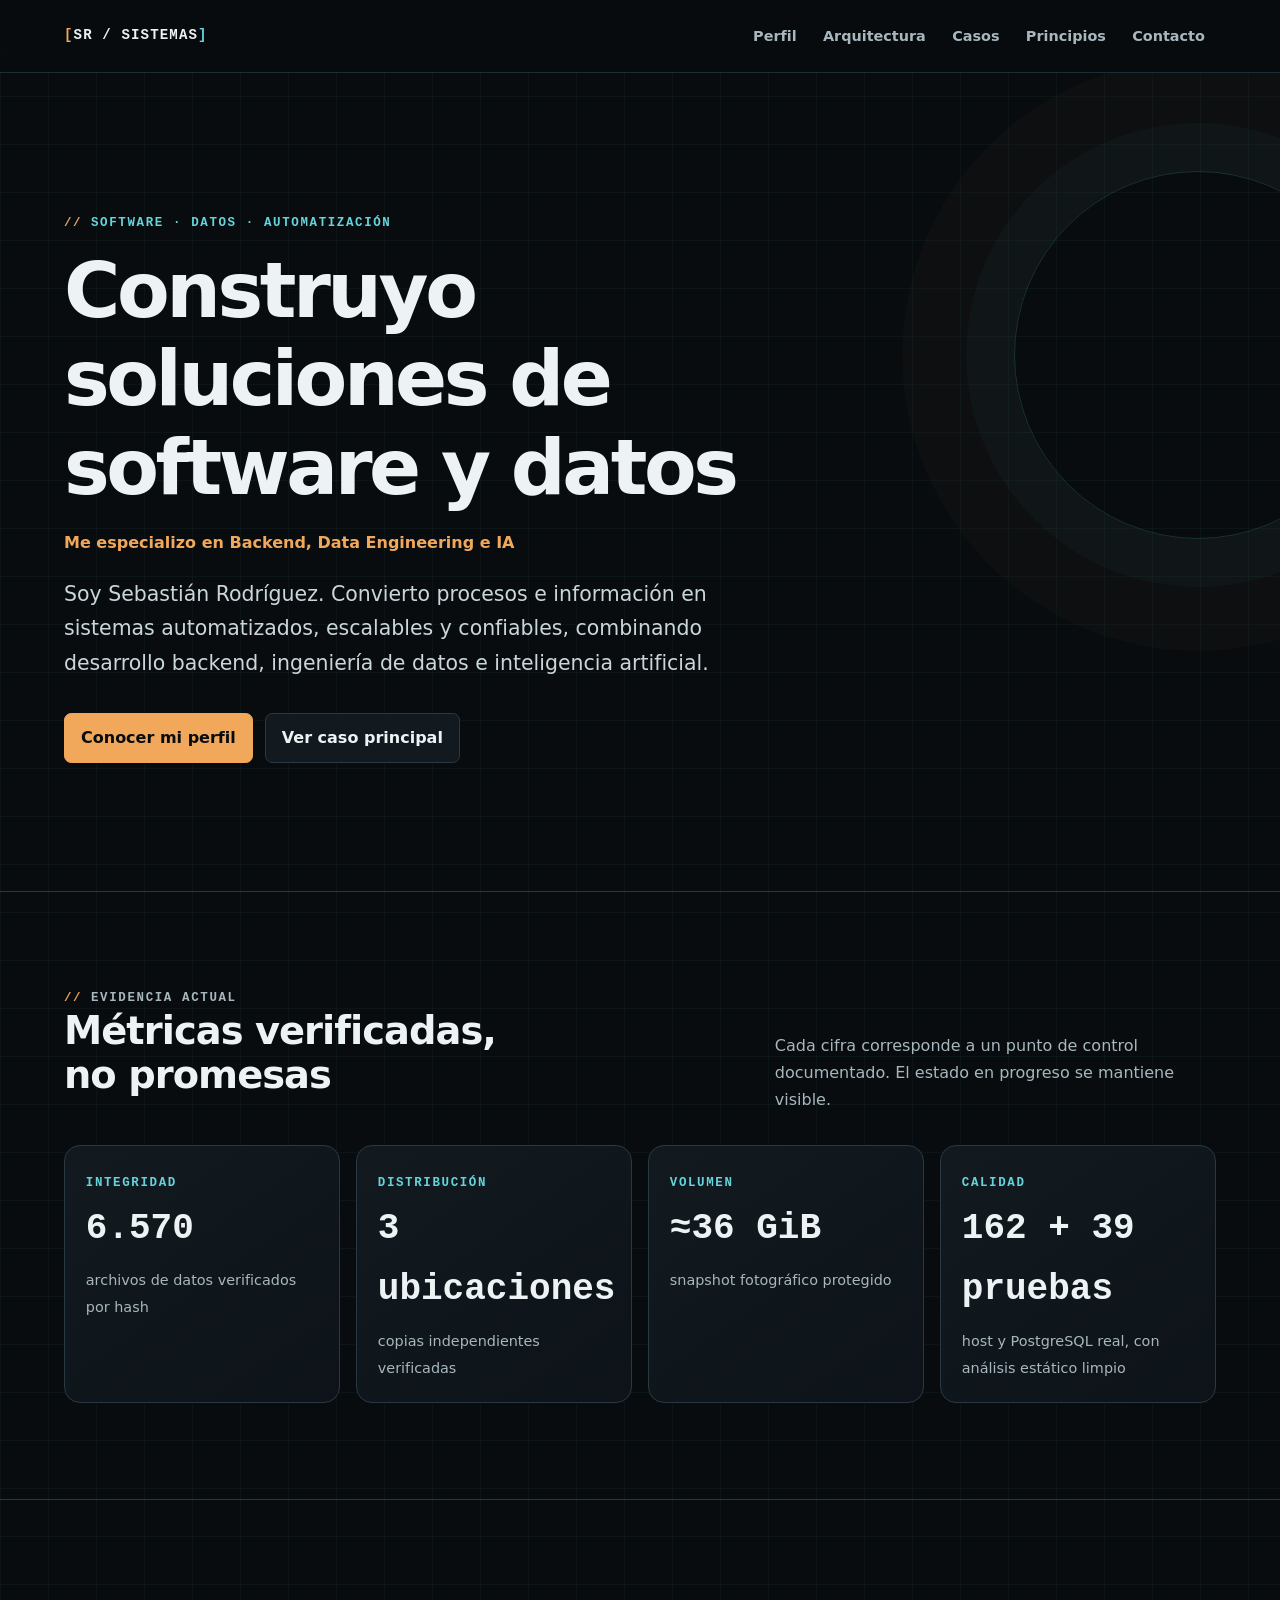
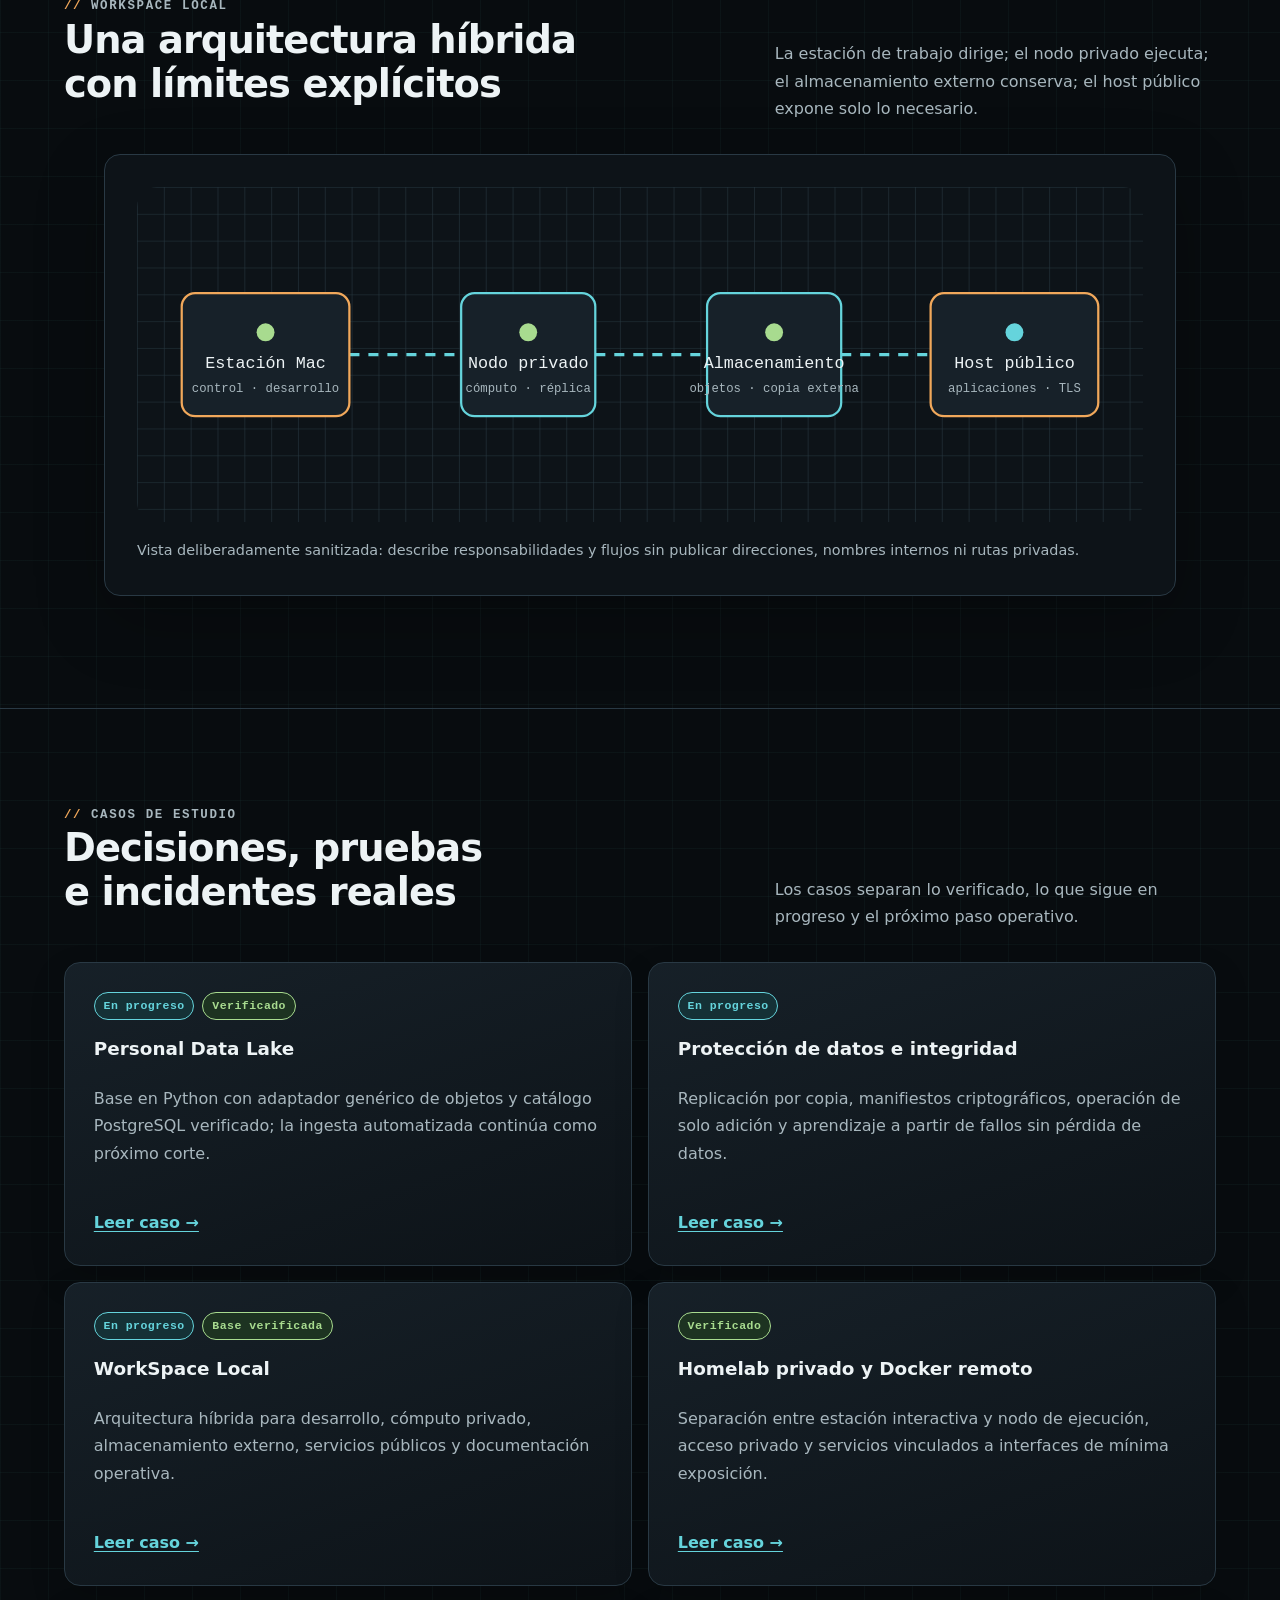
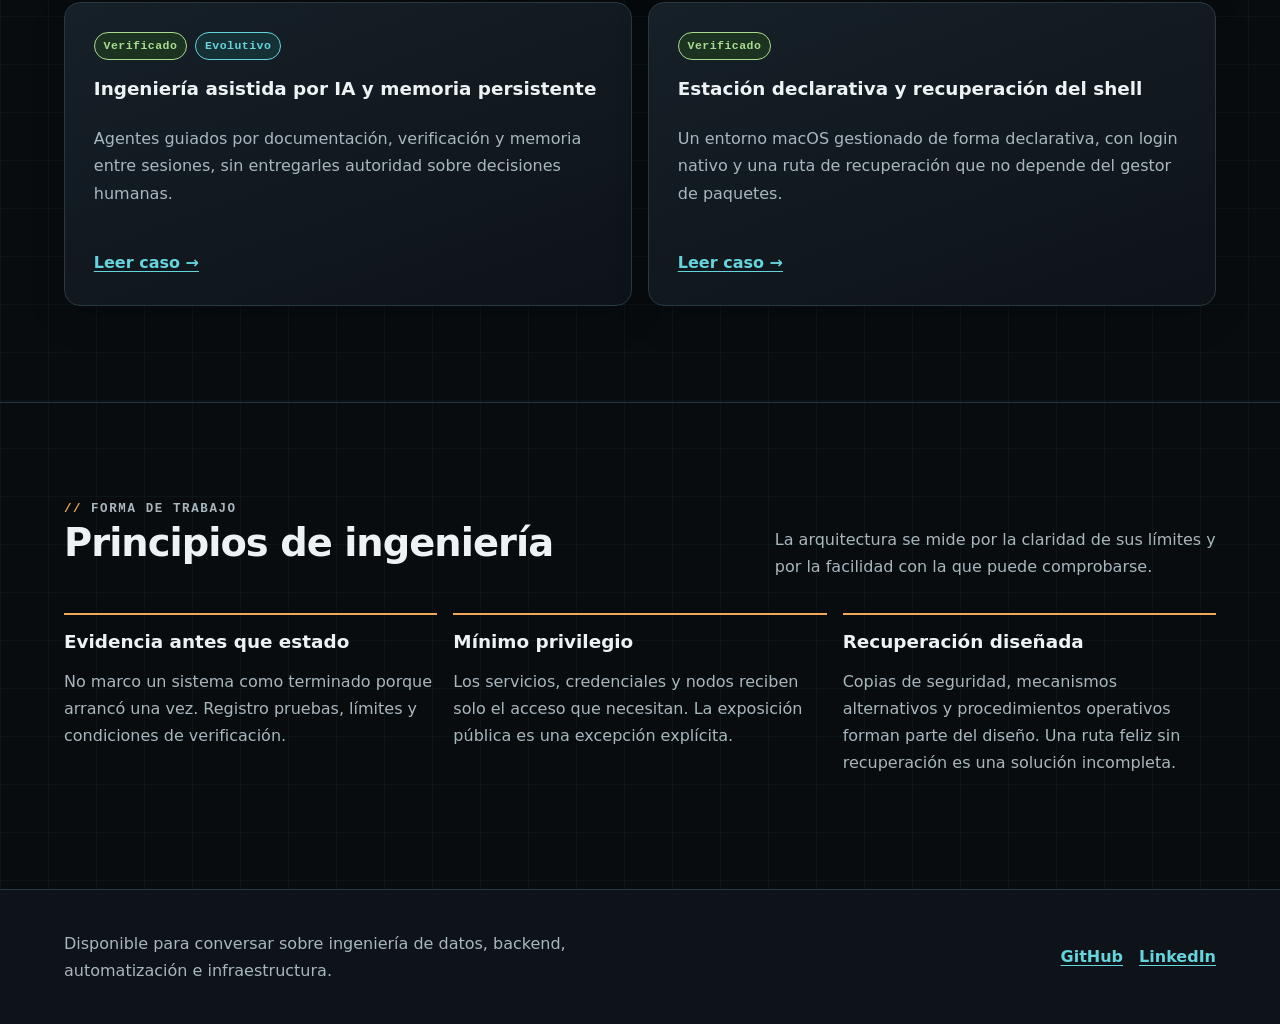
==== commit 9336b390: "docs(data-lake): document verified catalog implementation" ====
--- a/index.html
+++ b/index.html
@@ -65,8 +65,8 @@
           </article>
           <article class="metric">
             <span class="data-label">Calidad</span>
-            <strong>29 tests</strong>
-            <span>en verde y análisis estático limpio</span>
+            <strong>162 + 39 pruebas</strong>
+            <span>host y PostgreSQL real, con análisis estático limpio</span>
           </article>
         </div>
       </div>
@@ -135,9 +135,9 @@
         </div>
         <div class="case-grid">
           <article class="case-card">
-            <div class="status-row"><span class="chip progress">En progreso</span><span class="chip next">Próximo: adaptador</span></div>
+            <div class="status-row"><span class="chip progress">En progreso</span><span class="chip verified">Verificado</span></div>
             <h3>Personal Data Lake</h3>
-            <p>Base en Python para ingesta, catálogo y trazabilidad, con almacenamiento de producción separado de las dependencias de desarrollo.</p>
+            <p>Base en Python con adaptador genérico de objetos y catálogo PostgreSQL verificado; la ingesta automatizada continúa como próximo corte.</p>
             <a class="card-link" href="casos/data-lake.html">Leer caso →</a>
           </article>
           <article class="case-card">
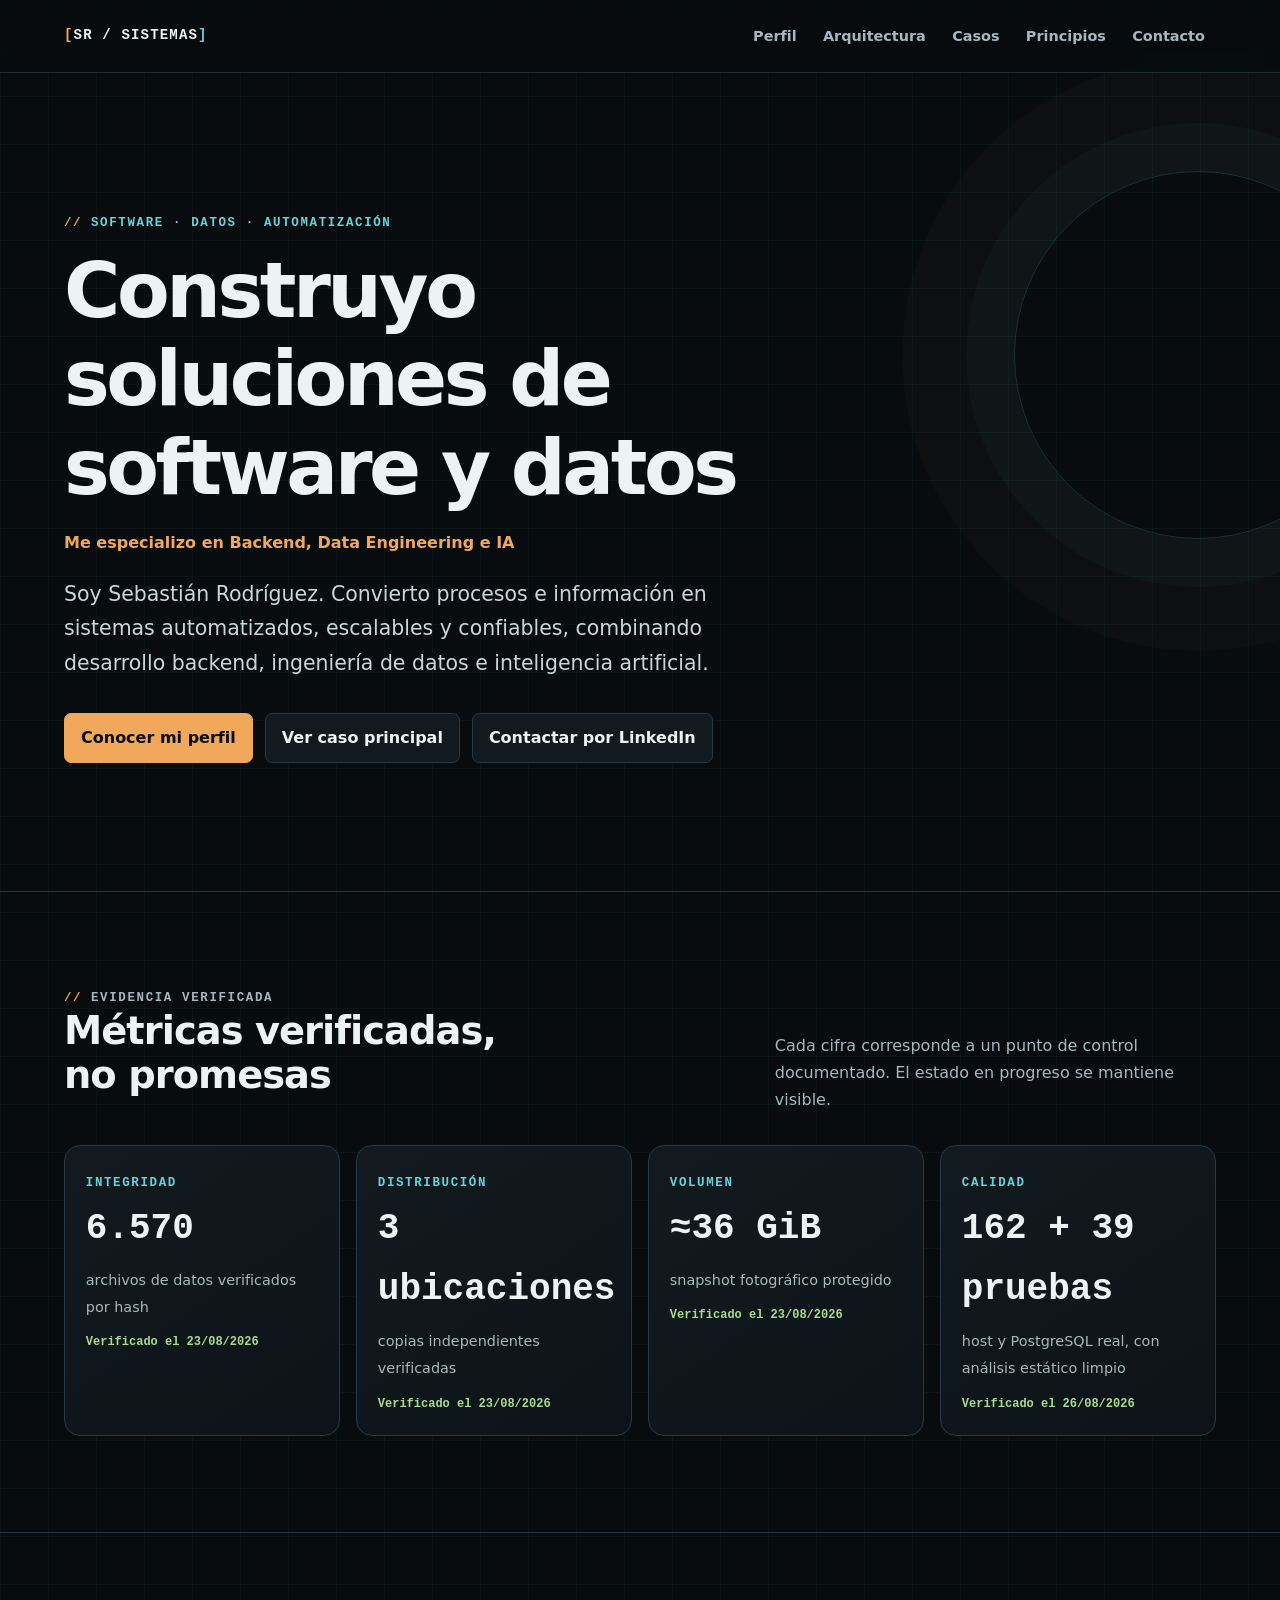
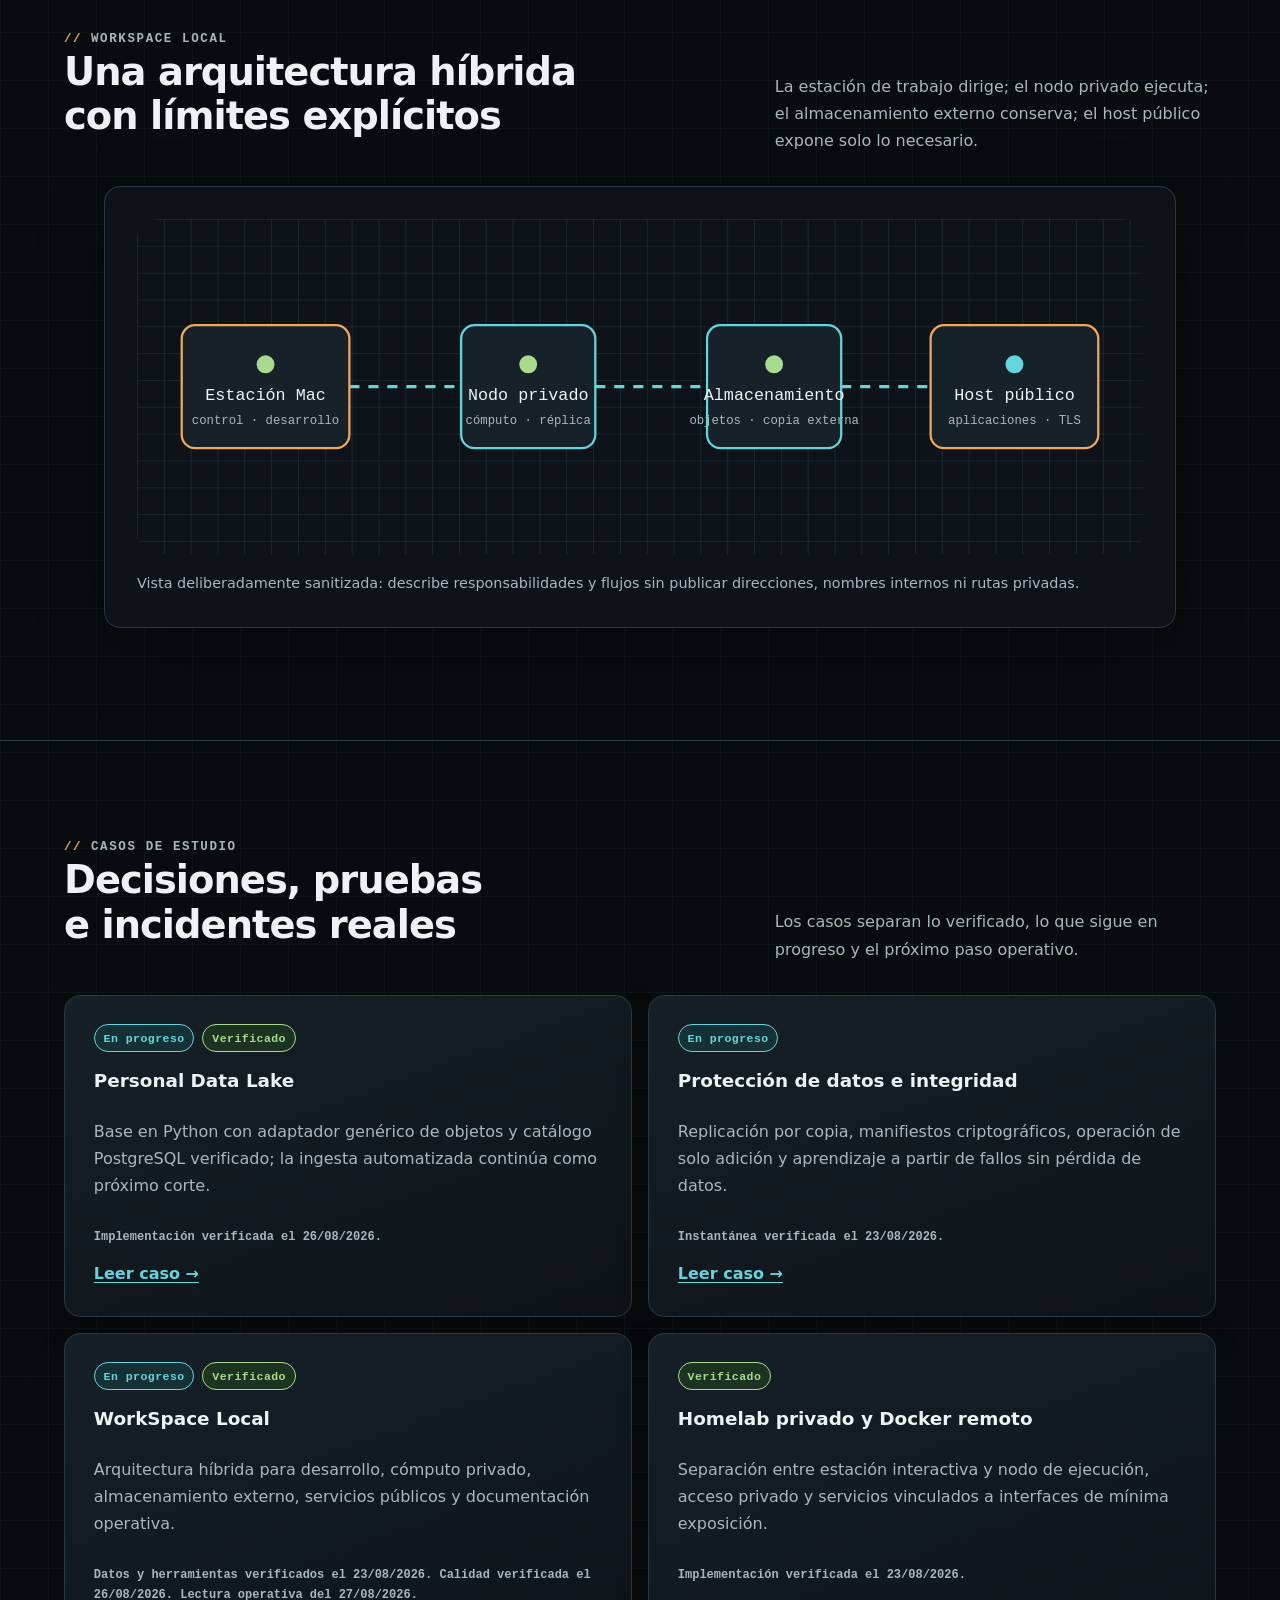
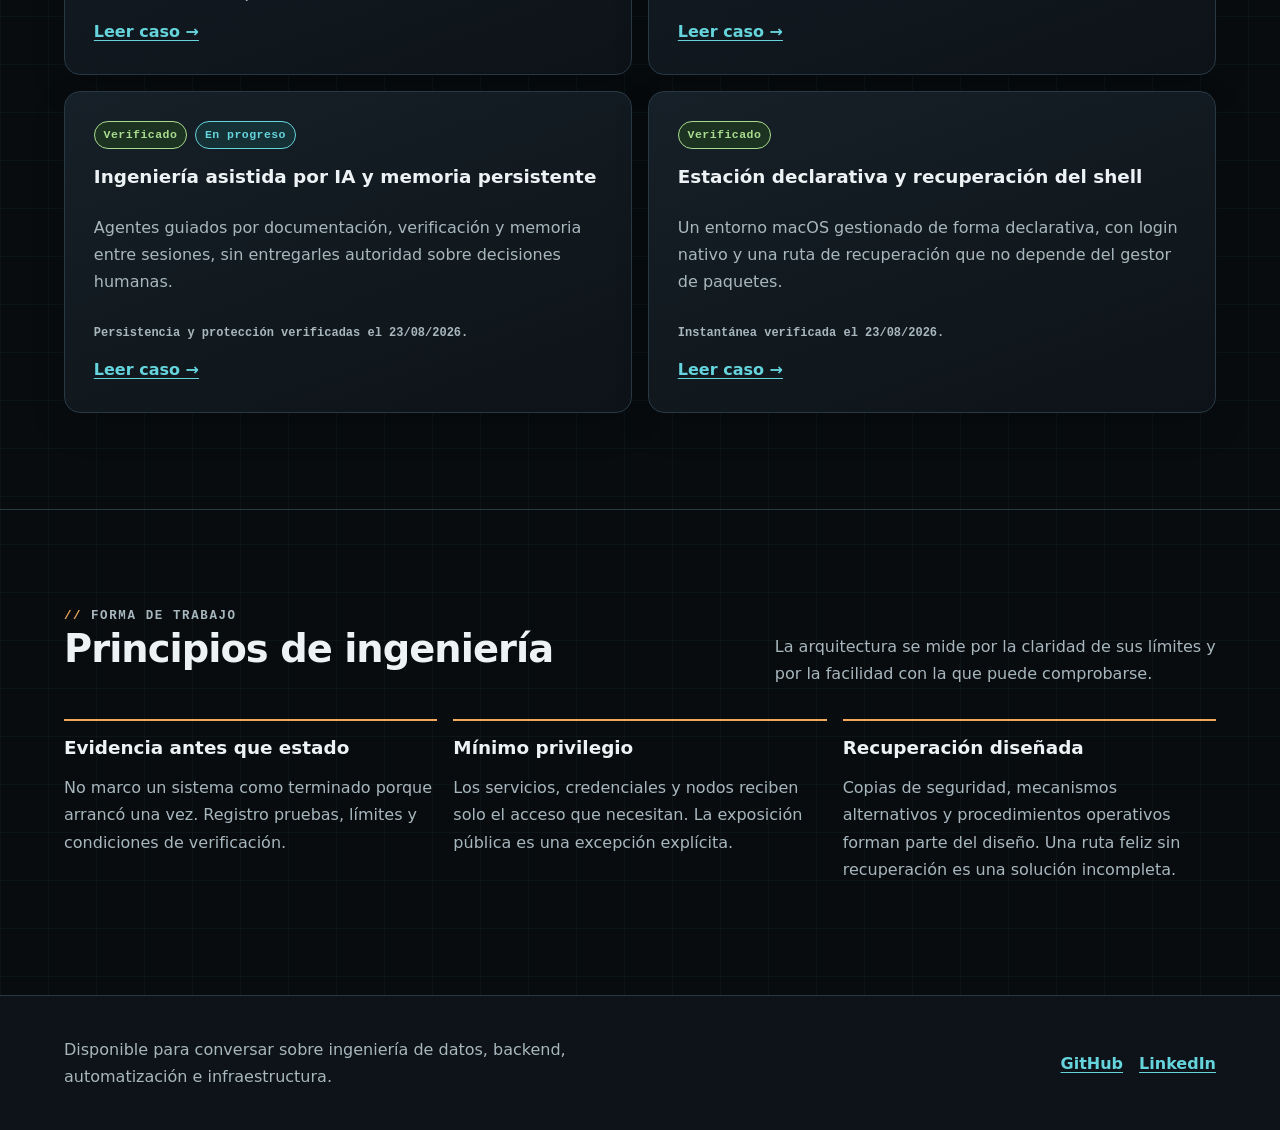
==== commit 66960890: "feat(site): improve accessibility, SEO, and evidence clarity" ====
--- a/index.html
+++ b/index.html
@@ -3,8 +3,37 @@
 <head>
   <meta charset="utf-8">
   <meta name="viewport" content="width=device-width, initial-scale=1">
+  <meta http-equiv="Content-Security-Policy" content="default-src 'self'; base-uri 'none'; connect-src 'none'; font-src 'self'; form-action 'none'; frame-src 'none'; img-src 'self' data:; object-src 'none'; script-src 'self' 'unsafe-inline'; style-src 'self'">
+  <meta name="referrer" content="strict-origin-when-cross-origin">
   <meta name="description" content="Portafolio de Sebastián Rodríguez: soluciones de software y datos que convierten procesos e información en sistemas automatizados, escalables y confiables.">
+  <link rel="canonical" href="https://ingseb.cloud/">
+  <meta property="og:type" content="website">
+  <meta property="og:title" content="Sebastián Rodríguez — Software y datos">
+  <meta property="og:description" content="Portafolio de Sebastián Rodríguez: soluciones de software y datos que convierten procesos e información en sistemas automatizados, escalables y confiables.">
+  <meta property="og:url" content="https://ingseb.cloud/">
+  <meta property="og:image" content="https://ingseb.cloud/assets/social-card.png">
+  <meta property="og:image:alt" content="Tarjeta del portafolio de software y datos con una composición técnica sobre fondo oscuro.">
+  <meta name="twitter:card" content="summary_large_image">
+  <meta name="twitter:title" content="Sebastián Rodríguez — Software y datos">
+  <meta name="twitter:description" content="Portafolio de Sebastián Rodríguez: soluciones de software y datos que convierten procesos e información en sistemas automatizados, escalables y confiables.">
+  <meta name="twitter:image" content="https://ingseb.cloud/assets/social-card.png">
+  <meta name="twitter:image:alt" content="Tarjeta del portafolio de software y datos con una composición técnica sobre fondo oscuro.">
   <title>Sebastián Rodríguez — Software y datos</title>
+  <script type="application/ld+json">
+    {
+      "@context": "https://schema.org",
+      "@type": "WebSite",
+      "name": "Portafolio de Sebastián Rodríguez",
+      "url": "https://ingseb.cloud/",
+      "inLanguage": "es",
+      "author": {
+        "@type": "Person",
+        "name": "Sebastián Rodríguez",
+        "url": "https://ingseb.cloud/perfil.html"
+      }
+    }
+  </script>
+  <link rel="icon" href="assets/favicon.svg" type="image/svg+xml">
   <link rel="stylesheet" href="assets/styles.css">
 </head>
 <body>
@@ -33,7 +62,8 @@
         <p class="lede">Soy Sebastián Rodríguez. Convierto procesos e información en sistemas automatizados, escalables y confiables, combinando desarrollo backend, ingeniería de datos e inteligencia artificial.</p>
         <div class="actions">
           <a class="button" href="perfil.html">Conocer mi perfil</a>
-          <a class="button secondary" href="casos/workspace-local.html">Ver caso principal</a>
+          <a class="button secondary" href="casos/data-lake.html">Ver caso principal</a>
+          <a class="button secondary" href="https://www.linkedin.com/in/sebasti%C3%A1n-rodr%C3%ADguez-parra/">Contactar por LinkedIn</a>
         </div>
       </div>
     </section>
@@ -42,32 +72,36 @@
       <div class="container">
         <div class="section-heading">
           <div>
-            <p class="eyebrow">Evidencia actual</p>
+            <p class="eyebrow">Evidencia verificada</p>
             <h2 id="metricas">Métricas verificadas, no promesas</h2>
           </div>
           <p>Cada cifra corresponde a un punto de control documentado. El estado en progreso se mantiene visible.</p>
         </div>
         <div class="metrics">
-          <article class="metric">
+          <div class="metric">
             <span class="data-label">Integridad</span>
             <strong>6.570</strong>
             <span>archivos de datos verificados por hash</span>
-          </article>
-          <article class="metric">
+            <span class="verification-date">Verificado el 23/08/2026</span>
+          </div>
+          <div class="metric">
             <span class="data-label">Distribución</span>
             <strong>3 ubicaciones</strong>
             <span>copias independientes verificadas</span>
-          </article>
-          <article class="metric">
+            <span class="verification-date">Verificado el 23/08/2026</span>
+          </div>
+          <div class="metric">
             <span class="data-label">Volumen</span>
             <strong>≈36 GiB</strong>
             <span>snapshot fotográfico protegido</span>
-          </article>
-          <article class="metric">
+            <span class="verification-date">Verificado el 23/08/2026</span>
+          </div>
+          <div class="metric">
             <span class="data-label">Calidad</span>
             <strong>162 + 39 pruebas</strong>
             <span>host y PostgreSQL real, con análisis estático limpio</span>
-          </article>
+            <span class="verification-date">Verificado el 26/08/2026</span>
+          </div>
         </div>
       </div>
     </section>
@@ -138,36 +172,42 @@
             <div class="status-row"><span class="chip progress">En progreso</span><span class="chip verified">Verificado</span></div>
             <h3>Personal Data Lake</h3>
             <p>Base en Python con adaptador genérico de objetos y catálogo PostgreSQL verificado; la ingesta automatizada continúa como próximo corte.</p>
+            <p class="verification-date">Implementación verificada el 26/08/2026.</p>
             <a class="card-link" href="casos/data-lake.html">Leer caso →</a>
           </article>
           <article class="case-card">
             <div class="status-row"><span class="chip progress">En progreso</span></div>
             <h3>Protección de datos e integridad</h3>
             <p>Replicación por copia, manifiestos criptográficos, operación de solo adición y aprendizaje a partir de fallos sin pérdida de datos.</p>
+            <p class="verification-date">Instantánea verificada el 23/08/2026.</p>
             <a class="card-link" href="casos/proteccion-datos.html">Leer caso →</a>
           </article>
           <article class="case-card">
-            <div class="status-row"><span class="chip progress">En progreso</span><span class="chip verified">Base verificada</span></div>
+            <div class="status-row"><span class="chip progress">En progreso</span><span class="chip verified">Verificado</span></div>
             <h3>WorkSpace Local</h3>
             <p>Arquitectura híbrida para desarrollo, cómputo privado, almacenamiento externo, servicios públicos y documentación operativa.</p>
+            <p class="verification-date">Datos y herramientas verificados el 23/08/2026. Calidad verificada el 26/08/2026. Lectura operativa del 27/08/2026.</p>
             <a class="card-link" href="casos/workspace-local.html">Leer caso →</a>
           </article>
           <article class="case-card">
             <div class="status-row"><span class="chip verified">Verificado</span></div>
             <h3>Homelab privado y Docker remoto</h3>
             <p>Separación entre estación interactiva y nodo de ejecución, acceso privado y servicios vinculados a interfaces de mínima exposición.</p>
+            <p class="verification-date">Implementación verificada el 23/08/2026.</p>
             <a class="card-link" href="casos/homelab-docker.html">Leer caso →</a>
           </article>
           <article class="case-card">
-            <div class="status-row"><span class="chip verified">Verificado</span><span class="chip progress">Evolutivo</span></div>
+            <div class="status-row"><span class="chip verified">Verificado</span><span class="chip progress">En progreso</span></div>
             <h3>Ingeniería asistida por IA y memoria persistente</h3>
             <p>Agentes guiados por documentación, verificación y memoria entre sesiones, sin entregarles autoridad sobre decisiones humanas.</p>
+            <p class="verification-date">Persistencia y protección verificadas el 23/08/2026.</p>
             <a class="card-link" href="casos/ia-memoria.html">Leer caso →</a>
           </article>
           <article class="case-card">
             <div class="status-row"><span class="chip verified">Verificado</span></div>
             <h3>Estación declarativa y recuperación del shell</h3>
             <p>Un entorno macOS gestionado de forma declarativa, con login nativo y una ruta de recuperación que no depende del gestor de paquetes.</p>
+            <p class="verification-date">Instantánea verificada el 23/08/2026.</p>
             <a class="card-link" href="casos/workstation-mac.html">Leer caso →</a>
           </article>
         </div>
--- a/assets/styles.css
+++ b/assets/styles.css
@@ -105,6 +105,9 @@
 }
 
 .brand {
+  display: inline-flex;
+  min-height: 2.75rem;
+  align-items: center;
   color: var(--text);
   font-family: ui-monospace, SFMono-Regular, Menlo, Consolas, monospace;
   font-size: 0.88rem;
@@ -136,7 +139,9 @@
 }
 
 .site-nav a {
-  display: block;
+  display: flex;
+  min-height: 2.75rem;
+  align-items: center;
   padding: 0.5rem 0.7rem;
   border-radius: 0.4rem;
   color: var(--muted);
@@ -152,7 +157,8 @@
 }
 
 main {
-  overflow: hidden;
+  overflow-x: clip;
+  overflow-y: visible;
 }
 
 .hero {
@@ -312,9 +318,18 @@
   font-size: clamp(1.55rem, 4vw, 2.25rem);
 }
 
-.metric span:last-child {
+.metric > span:not(.data-label):not(.verification-date) {
   color: var(--muted);
   font-size: 0.9rem;
+}
+
+.verification-date {
+  display: block;
+  margin-top: 0.75rem;
+  color: var(--verified);
+  font-family: ui-monospace, SFMono-Regular, Menlo, Consolas, monospace;
+  font-size: 0.75rem;
+  font-weight: 800;
 }
 
 .topology {
@@ -542,6 +557,8 @@
 }
 
 .case-toc a {
+  display: block;
+  min-height: 1.5rem;
   color: inherit;
   text-decoration: none;
 }
@@ -553,6 +570,39 @@
 .case-content section {
   scroll-margin-top: 6rem;
   margin-bottom: 3.5rem;
+}
+
+.executive-summary {
+  padding: clamp(1.25rem, 3vw, 1.75rem);
+  border: 1px solid rgb(101 212 220 / 45%);
+  border-radius: var(--radius);
+  background: linear-gradient(145deg, var(--ink-850), var(--ink-900));
+}
+
+.executive-summary dl {
+  display: grid;
+  grid-template-columns: repeat(2, minmax(0, 1fr));
+  gap: 1rem;
+  margin: 0;
+}
+
+.executive-summary div {
+  padding-top: 0.75rem;
+  border-top: 1px solid var(--line);
+}
+
+.executive-summary dt {
+  color: var(--status);
+  font-family: ui-monospace, SFMono-Regular, Menlo, Consolas, monospace;
+  font-size: 0.75rem;
+  font-weight: 800;
+  letter-spacing: 0.08em;
+  text-transform: uppercase;
+}
+
+.executive-summary dd {
+  margin: 0.25rem 0 0;
+  color: #c4d0d5;
 }
 
 .case-content p,
@@ -692,7 +742,8 @@
   .case-grid,
   .principles,
   .case-meta,
-  .evidence {
+  .evidence,
+  .executive-summary dl {
     grid-template-columns: 1fr;
   }
 
@@ -772,6 +823,7 @@
   .case-meta div,
   .decision-list li,
   .evidence div,
+  .executive-summary,
   .capability-card,
   .profile-case-card,
   .callout {
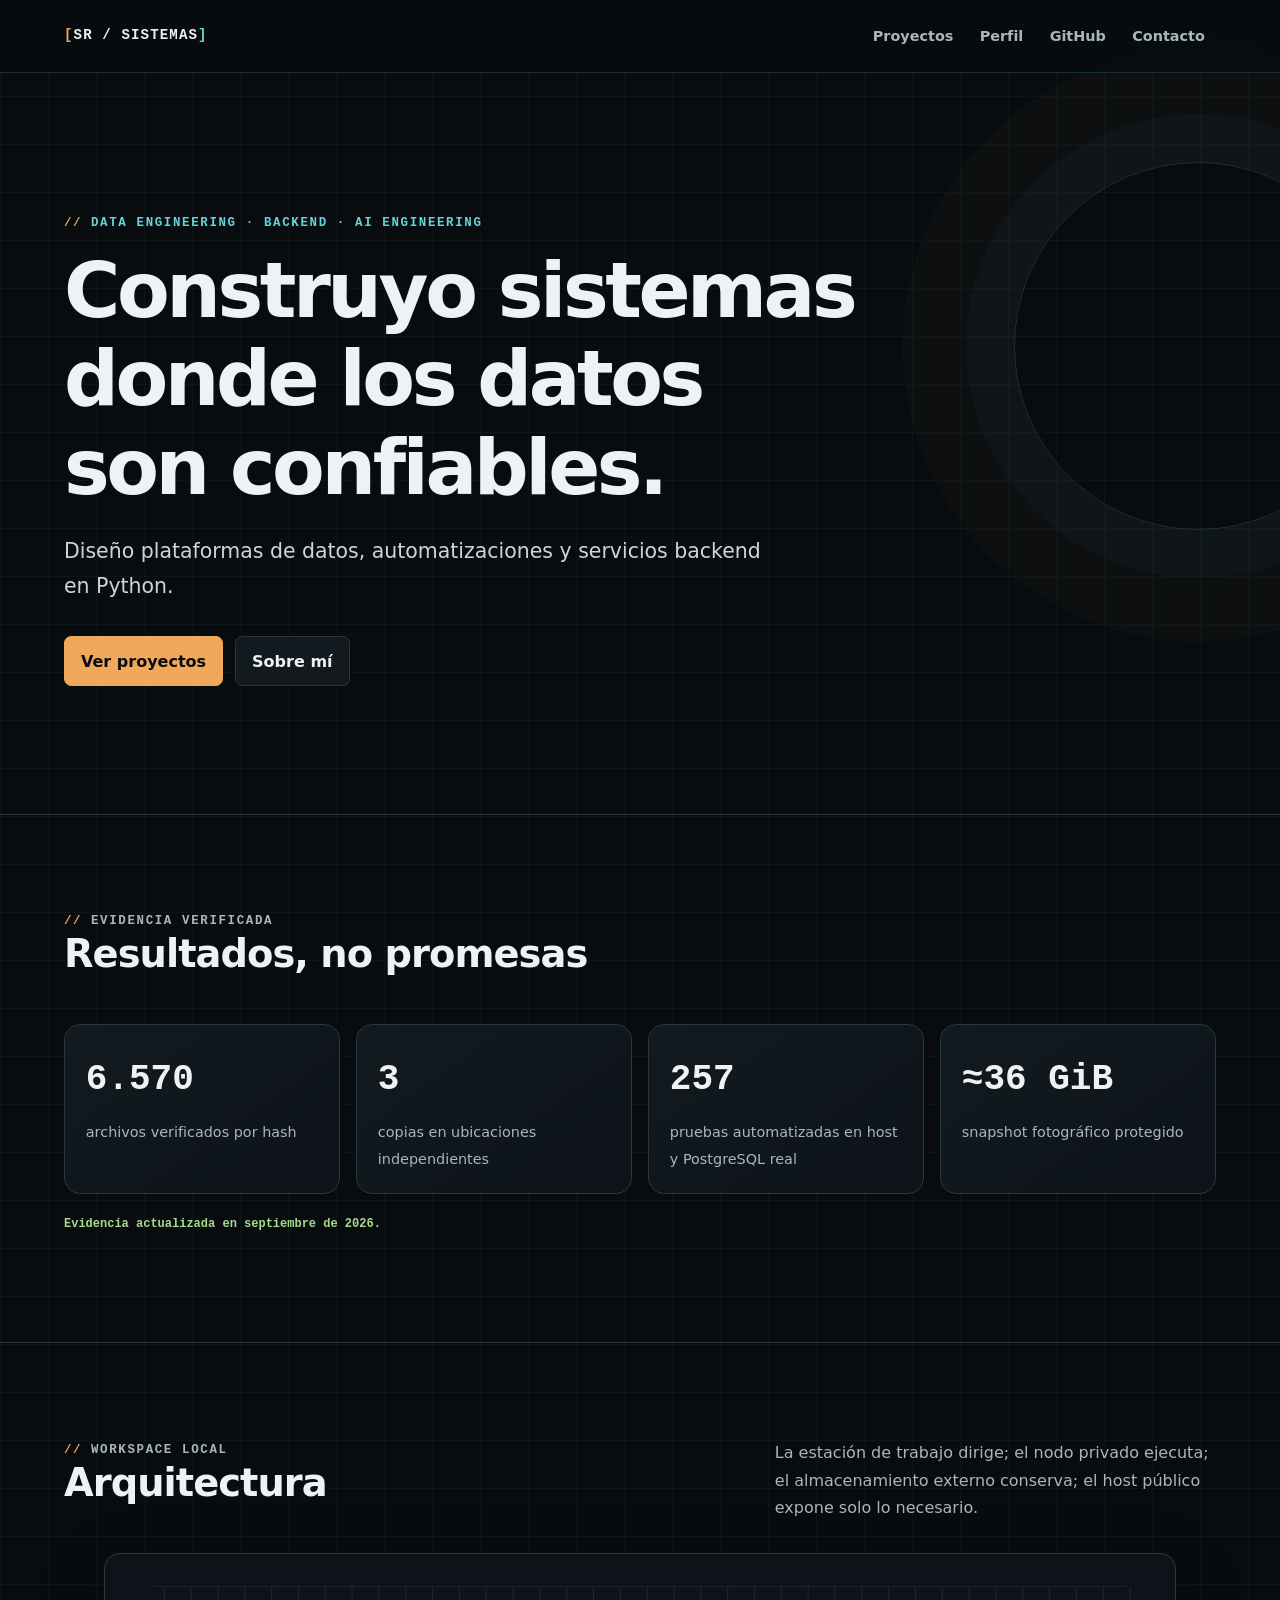
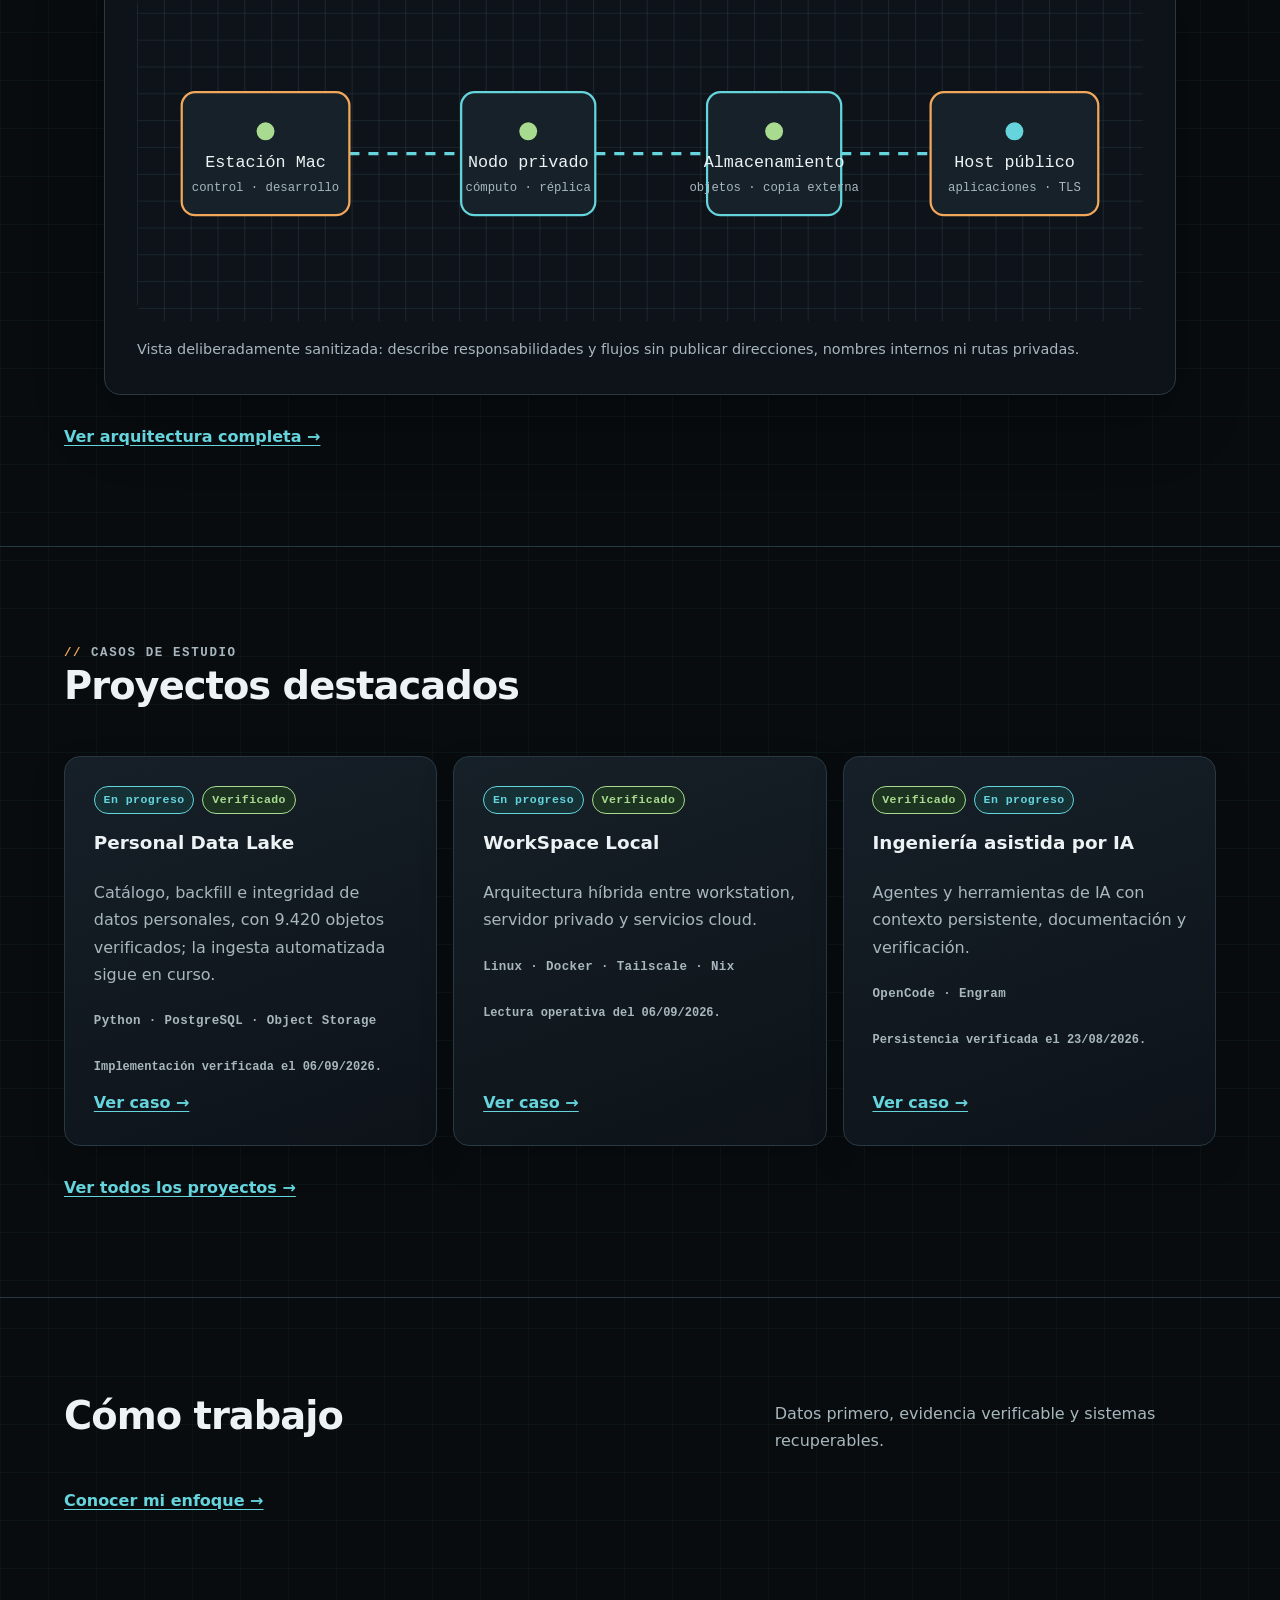
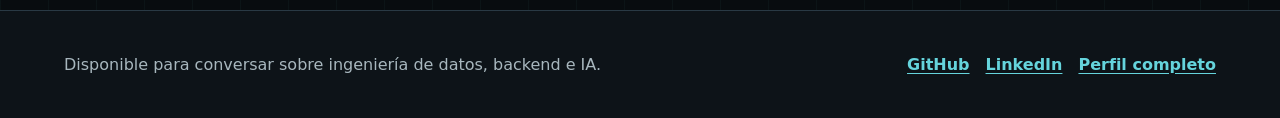
==== commit db5a84af: "feat(site): redesign homepage and sync verified evidence" ====
--- a/index.html
+++ b/index.html
@@ -5,20 +5,20 @@
   <meta name="viewport" content="width=device-width, initial-scale=1">
   <meta http-equiv="Content-Security-Policy" content="default-src 'self'; base-uri 'none'; connect-src 'none'; font-src 'self'; form-action 'none'; frame-src 'none'; img-src 'self' data:; object-src 'none'; script-src 'self' 'unsafe-inline'; style-src 'self'">
   <meta name="referrer" content="strict-origin-when-cross-origin">
-  <meta name="description" content="Portafolio de Sebastián Rodríguez: soluciones de software y datos que convierten procesos e información en sistemas automatizados, escalables y confiables.">
+  <meta name="description" content="Portafolio de Sebastián Rodríguez: diseño plataformas de datos, automatizaciones y servicios backend en Python, con evidencia verificada.">
   <link rel="canonical" href="https://ingseb.cloud/">
   <meta property="og:type" content="website">
-  <meta property="og:title" content="Sebastián Rodríguez — Software y datos">
-  <meta property="og:description" content="Portafolio de Sebastián Rodríguez: soluciones de software y datos que convierten procesos e información en sistemas automatizados, escalables y confiables.">
+  <meta property="og:title" content="Sebastián Rodríguez — Data Engineering · Backend · AI Engineering">
+  <meta property="og:description" content="Portafolio de Sebastián Rodríguez: diseño plataformas de datos, automatizaciones y servicios backend en Python, con evidencia verificada.">
   <meta property="og:url" content="https://ingseb.cloud/">
   <meta property="og:image" content="https://ingseb.cloud/assets/social-card.png">
   <meta property="og:image:alt" content="Tarjeta del portafolio de software y datos con una composición técnica sobre fondo oscuro.">
   <meta name="twitter:card" content="summary_large_image">
-  <meta name="twitter:title" content="Sebastián Rodríguez — Software y datos">
-  <meta name="twitter:description" content="Portafolio de Sebastián Rodríguez: soluciones de software y datos que convierten procesos e información en sistemas automatizados, escalables y confiables.">
+  <meta name="twitter:title" content="Sebastián Rodríguez — Data Engineering · Backend · AI Engineering">
+  <meta name="twitter:description" content="Portafolio de Sebastián Rodríguez: diseño plataformas de datos, automatizaciones y servicios backend en Python, con evidencia verificada.">
   <meta name="twitter:image" content="https://ingseb.cloud/assets/social-card.png">
   <meta name="twitter:image:alt" content="Tarjeta del portafolio de software y datos con una composición técnica sobre fondo oscuro.">
-  <title>Sebastián Rodríguez — Software y datos</title>
+  <title>Sebastián Rodríguez — Data Engineering · Backend · AI Engineering</title>
   <script type="application/ld+json">
     {
       "@context": "https://schema.org",
@@ -43,10 +43,9 @@
       <a class="brand" href="index.html" aria-label="Inicio — Sebastián Rodríguez">SR / Sistemas</a>
       <nav class="site-nav" aria-label="Navegación principal">
         <ul>
+          <li><a href="#casos">Proyectos</a></li>
           <li><a href="perfil.html">Perfil</a></li>
-          <li><a href="#arquitectura">Arquitectura</a></li>
-          <li><a href="#casos">Casos</a></li>
-          <li><a href="#principios">Principios</a></li>
+          <li><a href="https://github.com/sebasnano">GitHub</a></li>
           <li><a href="#contacto">Contacto</a></li>
         </ul>
       </nav>
@@ -56,14 +55,12 @@
   <main id="contenido">
     <section class="hero">
       <div class="container">
-        <p class="eyebrow">Software · Datos · Automatización</p>
-        <h1>Construyo soluciones de software y datos</h1>
-        <p class="role-line">Me especializo en Backend, Data Engineering e IA</p>
-        <p class="lede">Soy Sebastián Rodríguez. Convierto procesos e información en sistemas automatizados, escalables y confiables, combinando desarrollo backend, ingeniería de datos e inteligencia artificial.</p>
+        <p class="eyebrow">Data Engineering · Backend · AI Engineering</p>
+        <h1>Construyo sistemas donde los datos son confiables.</h1>
+        <p class="lede">Diseño plataformas de datos, automatizaciones y servicios backend en Python.</p>
         <div class="actions">
-          <a class="button" href="perfil.html">Conocer mi perfil</a>
-          <a class="button secondary" href="casos/data-lake.html">Ver caso principal</a>
-          <a class="button secondary" href="https://www.linkedin.com/in/sebasti%C3%A1n-rodr%C3%ADguez-parra/">Contactar por LinkedIn</a>
+          <a class="button" href="#casos">Ver proyectos</a>
+          <a class="button secondary" href="perfil.html">Sobre mí</a>
         </div>
       </div>
     </section>
@@ -73,36 +70,28 @@
         <div class="section-heading">
           <div>
             <p class="eyebrow">Evidencia verificada</p>
-            <h2 id="metricas">Métricas verificadas, no promesas</h2>
-          </div>
-          <p>Cada cifra corresponde a un punto de control documentado. El estado en progreso se mantiene visible.</p>
+            <h2 id="metricas">Resultados, no promesas</h2>
+          </div>
         </div>
         <div class="metrics">
           <div class="metric">
-            <span class="data-label">Integridad</span>
             <strong>6.570</strong>
-            <span>archivos de datos verificados por hash</span>
-            <span class="verification-date">Verificado el 23/08/2026</span>
-          </div>
-          <div class="metric">
-            <span class="data-label">Distribución</span>
-            <strong>3 ubicaciones</strong>
-            <span>copias independientes verificadas</span>
-            <span class="verification-date">Verificado el 23/08/2026</span>
-          </div>
-          <div class="metric">
-            <span class="data-label">Volumen</span>
+            <span>archivos verificados por hash</span>
+          </div>
+          <div class="metric">
+            <strong>3</strong>
+            <span>copias en ubicaciones independientes</span>
+          </div>
+          <div class="metric">
+            <strong>257</strong>
+            <span>pruebas automatizadas en host y PostgreSQL real</span>
+          </div>
+          <div class="metric">
             <strong>≈36 GiB</strong>
             <span>snapshot fotográfico protegido</span>
-            <span class="verification-date">Verificado el 23/08/2026</span>
-          </div>
-          <div class="metric">
-            <span class="data-label">Calidad</span>
-            <strong>162 + 39 pruebas</strong>
-            <span>host y PostgreSQL real, con análisis estático limpio</span>
-            <span class="verification-date">Verificado el 26/08/2026</span>
-          </div>
-        </div>
+          </div>
+        </div>
+        <p class="verification-date metrics-note">Evidencia actualizada en septiembre de 2026.</p>
       </div>
     </section>
 
@@ -111,7 +100,7 @@
         <div class="section-heading">
           <div>
             <p class="eyebrow">WorkSpace Local</p>
-            <h2 id="titulo-arquitectura">Una arquitectura híbrida con límites explícitos</h2>
+            <h2 id="titulo-arquitectura">Arquitectura</h2>
           </div>
           <p>La estación de trabajo dirige; el nodo privado ejecuta; el almacenamiento externo conserva; el host público expone solo lo necesario.</p>
         </div>
@@ -155,6 +144,7 @@
           </svg>
           <figcaption>Vista deliberadamente sanitizada: describe responsabilidades y flujos sin publicar direcciones, nombres internos ni rutas privadas.</figcaption>
         </figure>
+        <p class="section-link"><a href="casos/workspace-local.html">Ver arquitectura completa →</a></p>
       </div>
     </section>
 
@@ -163,54 +153,36 @@
         <div class="section-heading">
           <div>
             <p class="eyebrow">Casos de estudio</p>
-            <h2 id="titulo-casos">Decisiones, pruebas e incidentes reales</h2>
-          </div>
-          <p>Los casos separan lo verificado, lo que sigue en progreso y el próximo paso operativo.</p>
+            <h2 id="titulo-casos">Proyectos destacados</h2>
+          </div>
         </div>
         <div class="case-grid">
           <article class="case-card">
             <div class="status-row"><span class="chip progress">En progreso</span><span class="chip verified">Verificado</span></div>
             <h3>Personal Data Lake</h3>
-            <p>Base en Python con adaptador genérico de objetos y catálogo PostgreSQL verificado; la ingesta automatizada continúa como próximo corte.</p>
-            <p class="verification-date">Implementación verificada el 26/08/2026.</p>
-            <a class="card-link" href="casos/data-lake.html">Leer caso →</a>
-          </article>
-          <article class="case-card">
-            <div class="status-row"><span class="chip progress">En progreso</span></div>
-            <h3>Protección de datos e integridad</h3>
-            <p>Replicación por copia, manifiestos criptográficos, operación de solo adición y aprendizaje a partir de fallos sin pérdida de datos.</p>
-            <p class="verification-date">Instantánea verificada el 23/08/2026.</p>
-            <a class="card-link" href="casos/proteccion-datos.html">Leer caso →</a>
+            <p>Catálogo, backfill e integridad de datos personales, con 9.420 objetos verificados; la ingesta automatizada sigue en curso.</p>
+            <p class="stack">Python · PostgreSQL · Object Storage</p>
+            <p class="verification-date">Implementación verificada el 06/09/2026.</p>
+            <a class="card-link" href="casos/data-lake.html">Ver caso →</a>
           </article>
           <article class="case-card">
             <div class="status-row"><span class="chip progress">En progreso</span><span class="chip verified">Verificado</span></div>
             <h3>WorkSpace Local</h3>
-            <p>Arquitectura híbrida para desarrollo, cómputo privado, almacenamiento externo, servicios públicos y documentación operativa.</p>
-            <p class="verification-date">Datos y herramientas verificados el 23/08/2026. Calidad verificada el 26/08/2026. Lectura operativa del 27/08/2026.</p>
-            <a class="card-link" href="casos/workspace-local.html">Leer caso →</a>
-          </article>
-          <article class="case-card">
-            <div class="status-row"><span class="chip verified">Verificado</span></div>
-            <h3>Homelab privado y Docker remoto</h3>
-            <p>Separación entre estación interactiva y nodo de ejecución, acceso privado y servicios vinculados a interfaces de mínima exposición.</p>
-            <p class="verification-date">Implementación verificada el 23/08/2026.</p>
-            <a class="card-link" href="casos/homelab-docker.html">Leer caso →</a>
+            <p>Arquitectura híbrida entre workstation, servidor privado y servicios cloud.</p>
+            <p class="stack">Linux · Docker · Tailscale · Nix</p>
+            <p class="verification-date">Lectura operativa del 06/09/2026.</p>
+            <a class="card-link" href="casos/workspace-local.html">Ver caso →</a>
           </article>
           <article class="case-card">
             <div class="status-row"><span class="chip verified">Verificado</span><span class="chip progress">En progreso</span></div>
-            <h3>Ingeniería asistida por IA y memoria persistente</h3>
-            <p>Agentes guiados por documentación, verificación y memoria entre sesiones, sin entregarles autoridad sobre decisiones humanas.</p>
-            <p class="verification-date">Persistencia y protección verificadas el 23/08/2026.</p>
-            <a class="card-link" href="casos/ia-memoria.html">Leer caso →</a>
+            <h3>Ingeniería asistida por IA</h3>
+            <p>Agentes y herramientas de IA con contexto persistente, documentación y verificación.</p>
+            <p class="stack">OpenCode · Engram</p>
+            <p class="verification-date">Persistencia verificada el 23/08/2026.</p>
+            <a class="card-link" href="casos/ia-memoria.html">Ver caso →</a>
           </article>
-          <article class="case-card">
-            <div class="status-row"><span class="chip verified">Verificado</span></div>
-            <h3>Estación declarativa y recuperación del shell</h3>
-            <p>Un entorno macOS gestionado de forma declarativa, con login nativo y una ruta de recuperación que no depende del gestor de paquetes.</p>
-            <p class="verification-date">Instantánea verificada el 23/08/2026.</p>
-            <a class="card-link" href="casos/workstation-mac.html">Leer caso →</a>
-          </article>
-        </div>
+        </div>
+        <p class="section-link"><a href="perfil.html#casos-relacionados">Ver todos los proyectos →</a></p>
       </div>
     </section>
 
@@ -218,26 +190,22 @@
       <div class="container">
         <div class="section-heading">
           <div>
-            <p class="eyebrow">Forma de trabajo</p>
-            <h2 id="titulo-principios">Principios de ingeniería</h2>
-          </div>
-          <p>La arquitectura se mide por la claridad de sus límites y por la facilidad con la que puede comprobarse.</p>
-        </div>
-        <div class="principles">
-          <article class="principle"><h3>Evidencia antes que estado</h3><p>No marco un sistema como terminado porque arrancó una vez. Registro pruebas, límites y condiciones de verificación.</p></article>
-          <article class="principle"><h3>Mínimo privilegio</h3><p>Los servicios, credenciales y nodos reciben solo el acceso que necesitan. La exposición pública es una excepción explícita.</p></article>
-          <article class="principle"><h3>Recuperación diseñada</h3><p>Copias de seguridad, mecanismos alternativos y procedimientos operativos forman parte del diseño. Una ruta feliz sin recuperación es una solución incompleta.</p></article>
-        </div>
+            <h2 id="titulo-principios">Cómo trabajo</h2>
+          </div>
+          <p>Datos primero, evidencia verificable y sistemas recuperables.</p>
+        </div>
+        <p class="section-link"><a href="perfil.html#enfoque">Conocer mi enfoque →</a></p>
       </div>
     </section>
   </main>
 
   <footer class="site-footer" id="contacto">
     <div class="container footer-inner">
-      <p>Disponible para conversar sobre ingeniería de datos, backend, automatización e infraestructura.</p>
+      <p>Disponible para conversar sobre ingeniería de datos, backend e IA.</p>
       <div class="footer-links">
         <a href="https://github.com/sebasnano" rel="me">GitHub</a>
         <a href="https://www.linkedin.com/in/sebasti%C3%A1n-rodr%C3%ADguez-parra/" rel="me" aria-label="Perfil de Sebastián Rodríguez en LinkedIn">LinkedIn</a>
+        <a href="perfil.html">Perfil completo</a>
       </div>
     </div>
   </footer>
--- a/assets/styles.css
+++ b/assets/styles.css
@@ -347,12 +347,12 @@
 }
 
 .case-grid {
-  grid-template-columns: repeat(2, minmax(0, 1fr));
+  grid-template-columns: repeat(3, minmax(0, 1fr));
 }
 
 .case-card {
   display: flex;
-  min-height: 19rem;
+  min-height: 16rem;
   flex-direction: column;
   padding: clamp(1.3rem, 3vw, 1.8rem);
   border: 1px solid var(--line);
@@ -367,6 +367,24 @@
 
 .case-card p {
   color: var(--muted);
+}
+
+.stack {
+  margin-top: 0.45rem;
+  color: var(--status);
+  font-family: ui-monospace, SFMono-Regular, Menlo, Consolas, monospace;
+  font-size: 0.78rem;
+  font-weight: 700;
+  letter-spacing: 0.03em;
+}
+
+.section-link {
+  margin: 1.75rem 0 0;
+  font-weight: 800;
+}
+
+.metrics-note {
+  margin-top: 1.25rem;
 }
 
 .case-card .card-link {
@@ -715,6 +733,10 @@
     grid-template-columns: repeat(2, minmax(0, 1fr));
   }
 
+  .case-grid {
+    grid-template-columns: 1fr;
+  }
+
   .capability-grid,
   .profile-case-grid {
     grid-template-columns: 1fr;
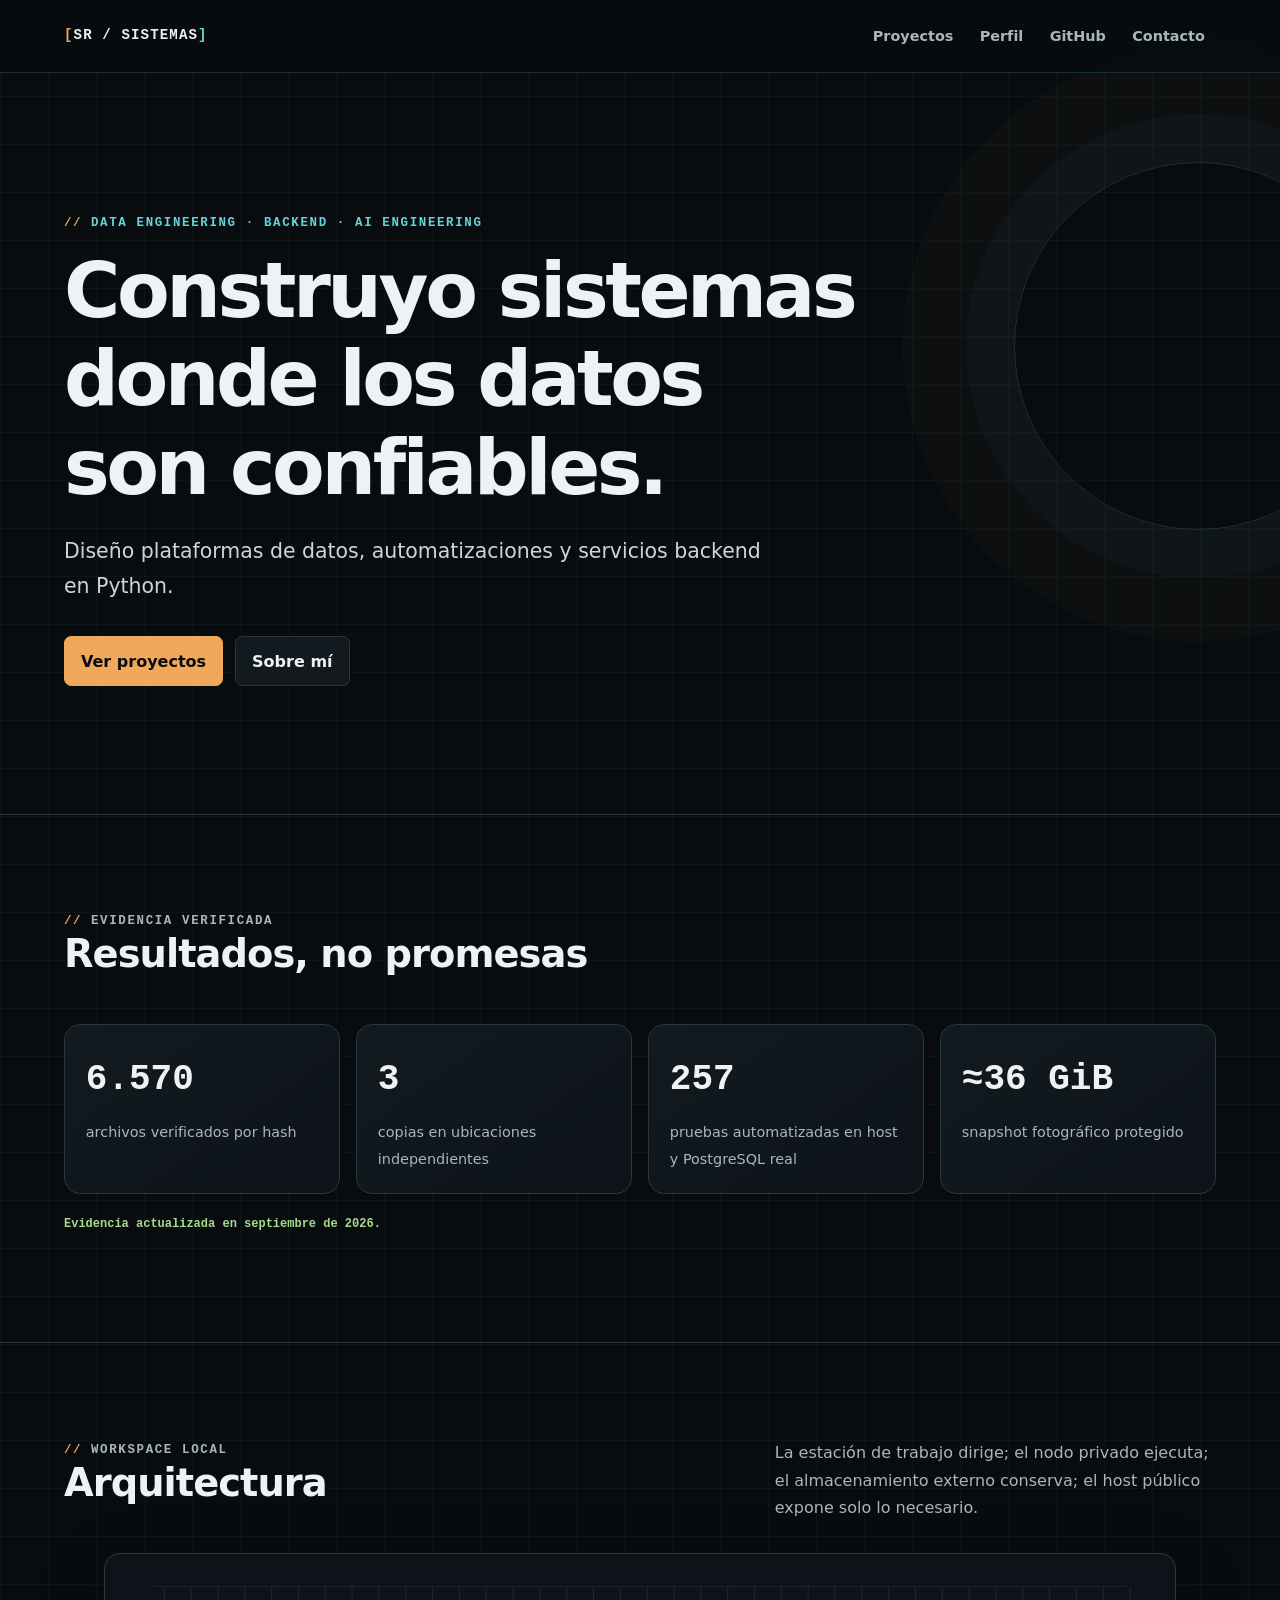
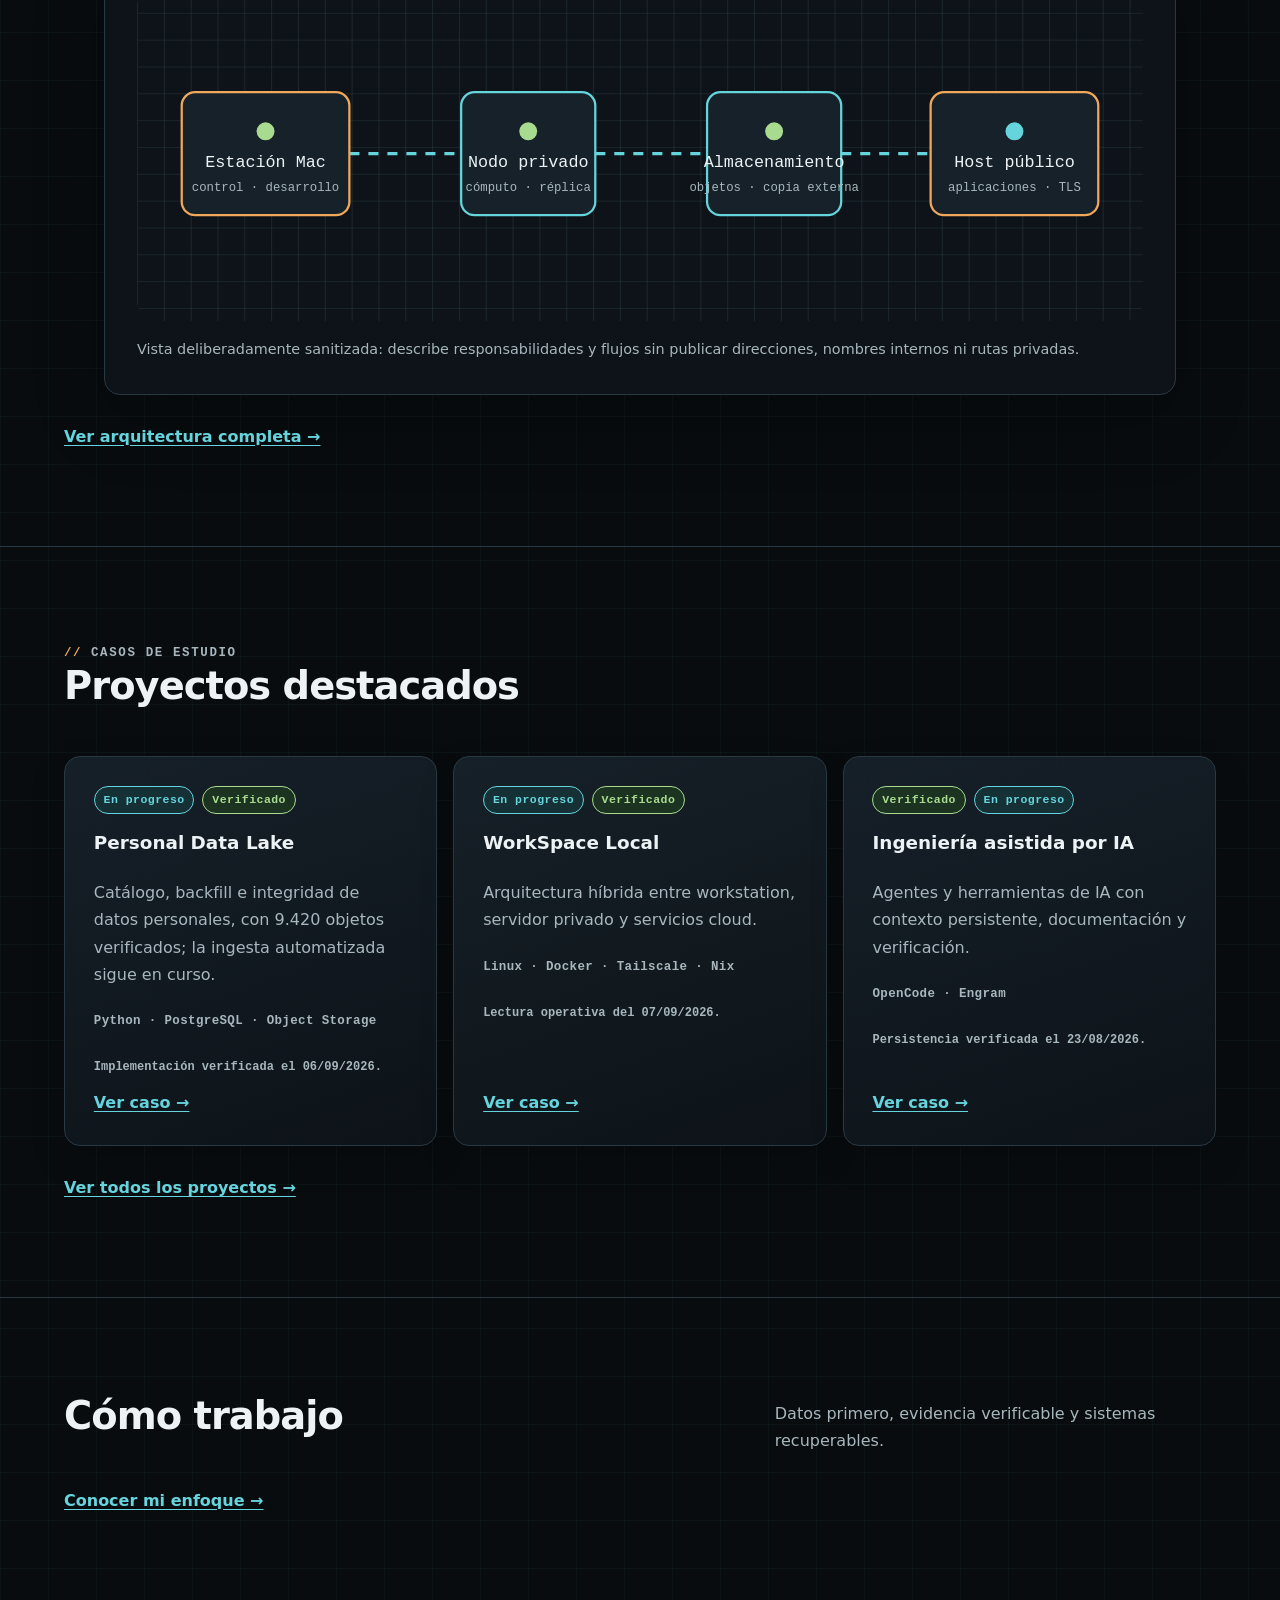
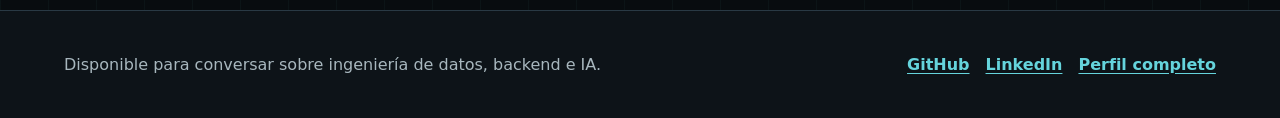
==== commit bed8b775: "docs(site): refresh stack runtime reading to 07/09" ====
--- a/index.html
+++ b/index.html
@@ -170,7 +170,7 @@
             <h3>WorkSpace Local</h3>
             <p>Arquitectura híbrida entre workstation, servidor privado y servicios cloud.</p>
             <p class="stack">Linux · Docker · Tailscale · Nix</p>
-            <p class="verification-date">Lectura operativa del 06/09/2026.</p>
+            <p class="verification-date">Lectura operativa del 07/09/2026.</p>
             <a class="card-link" href="casos/workspace-local.html">Ver caso →</a>
           </article>
           <article class="case-card">
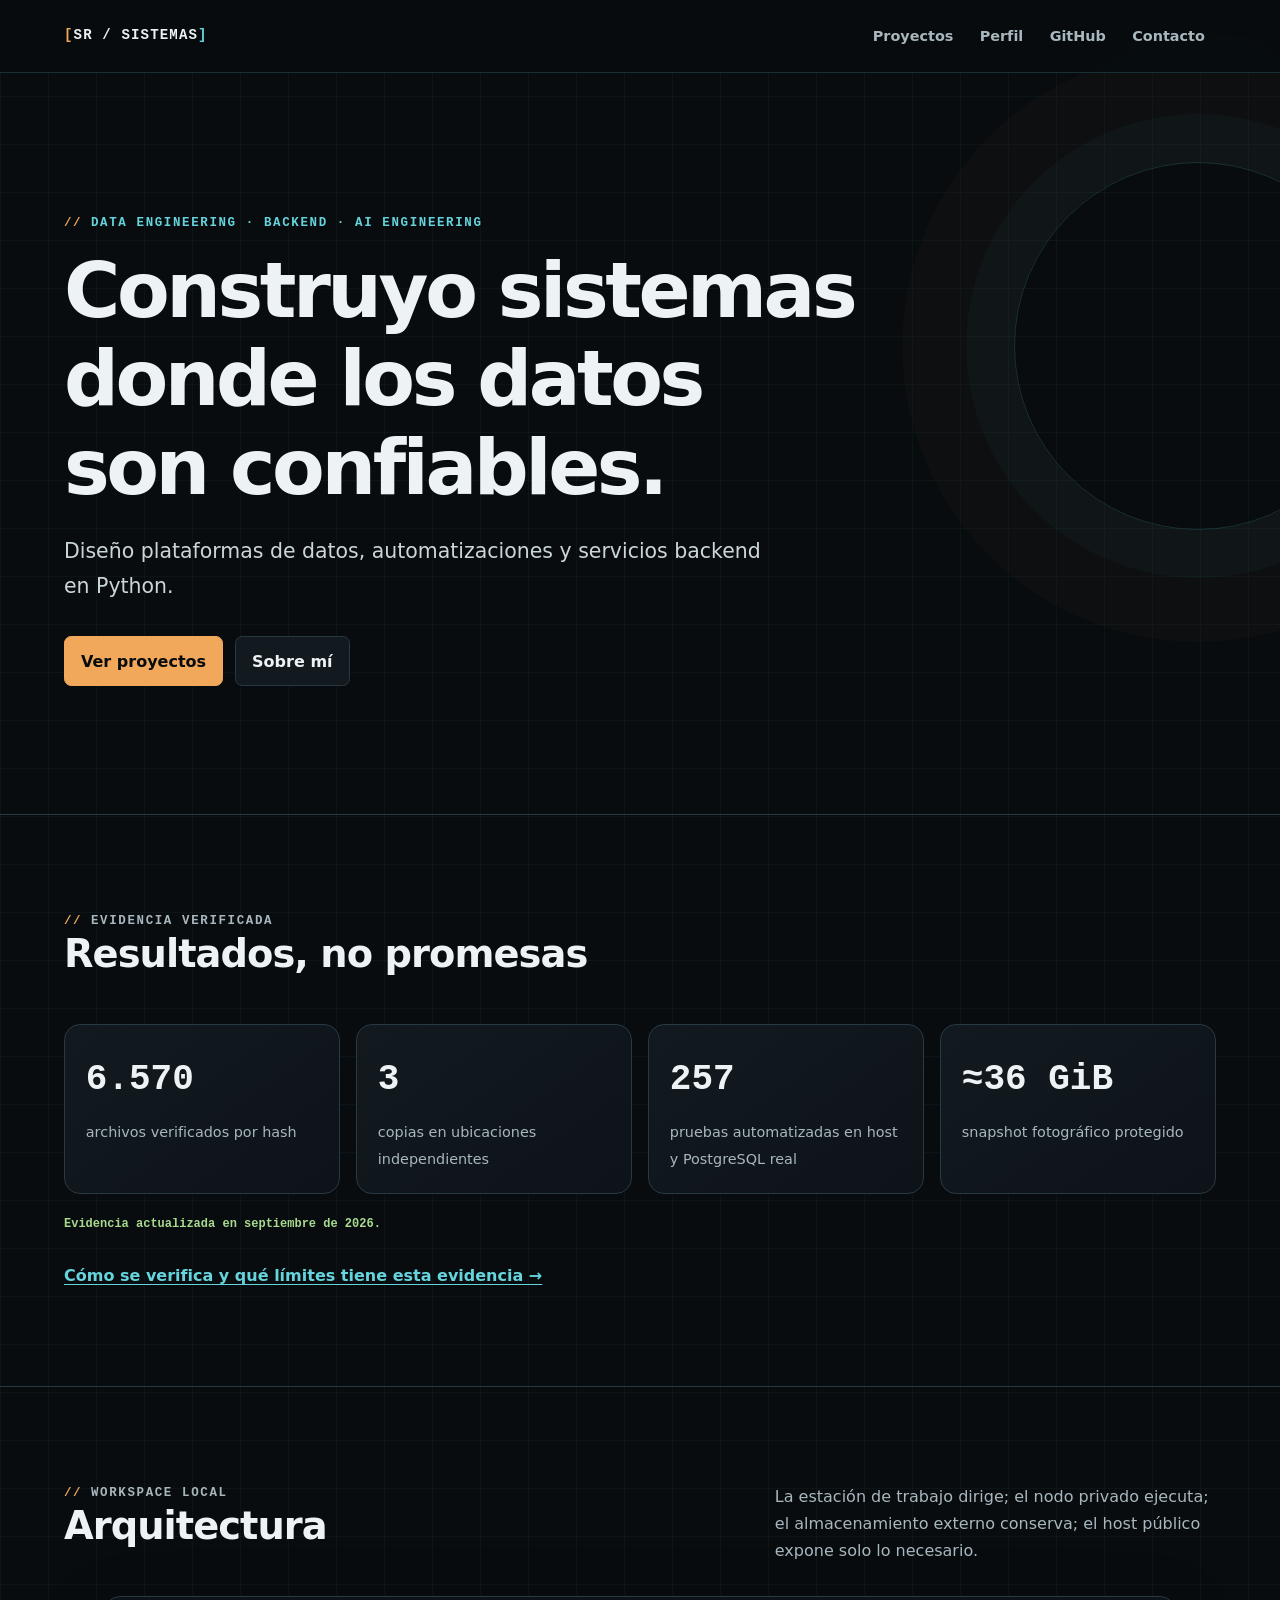
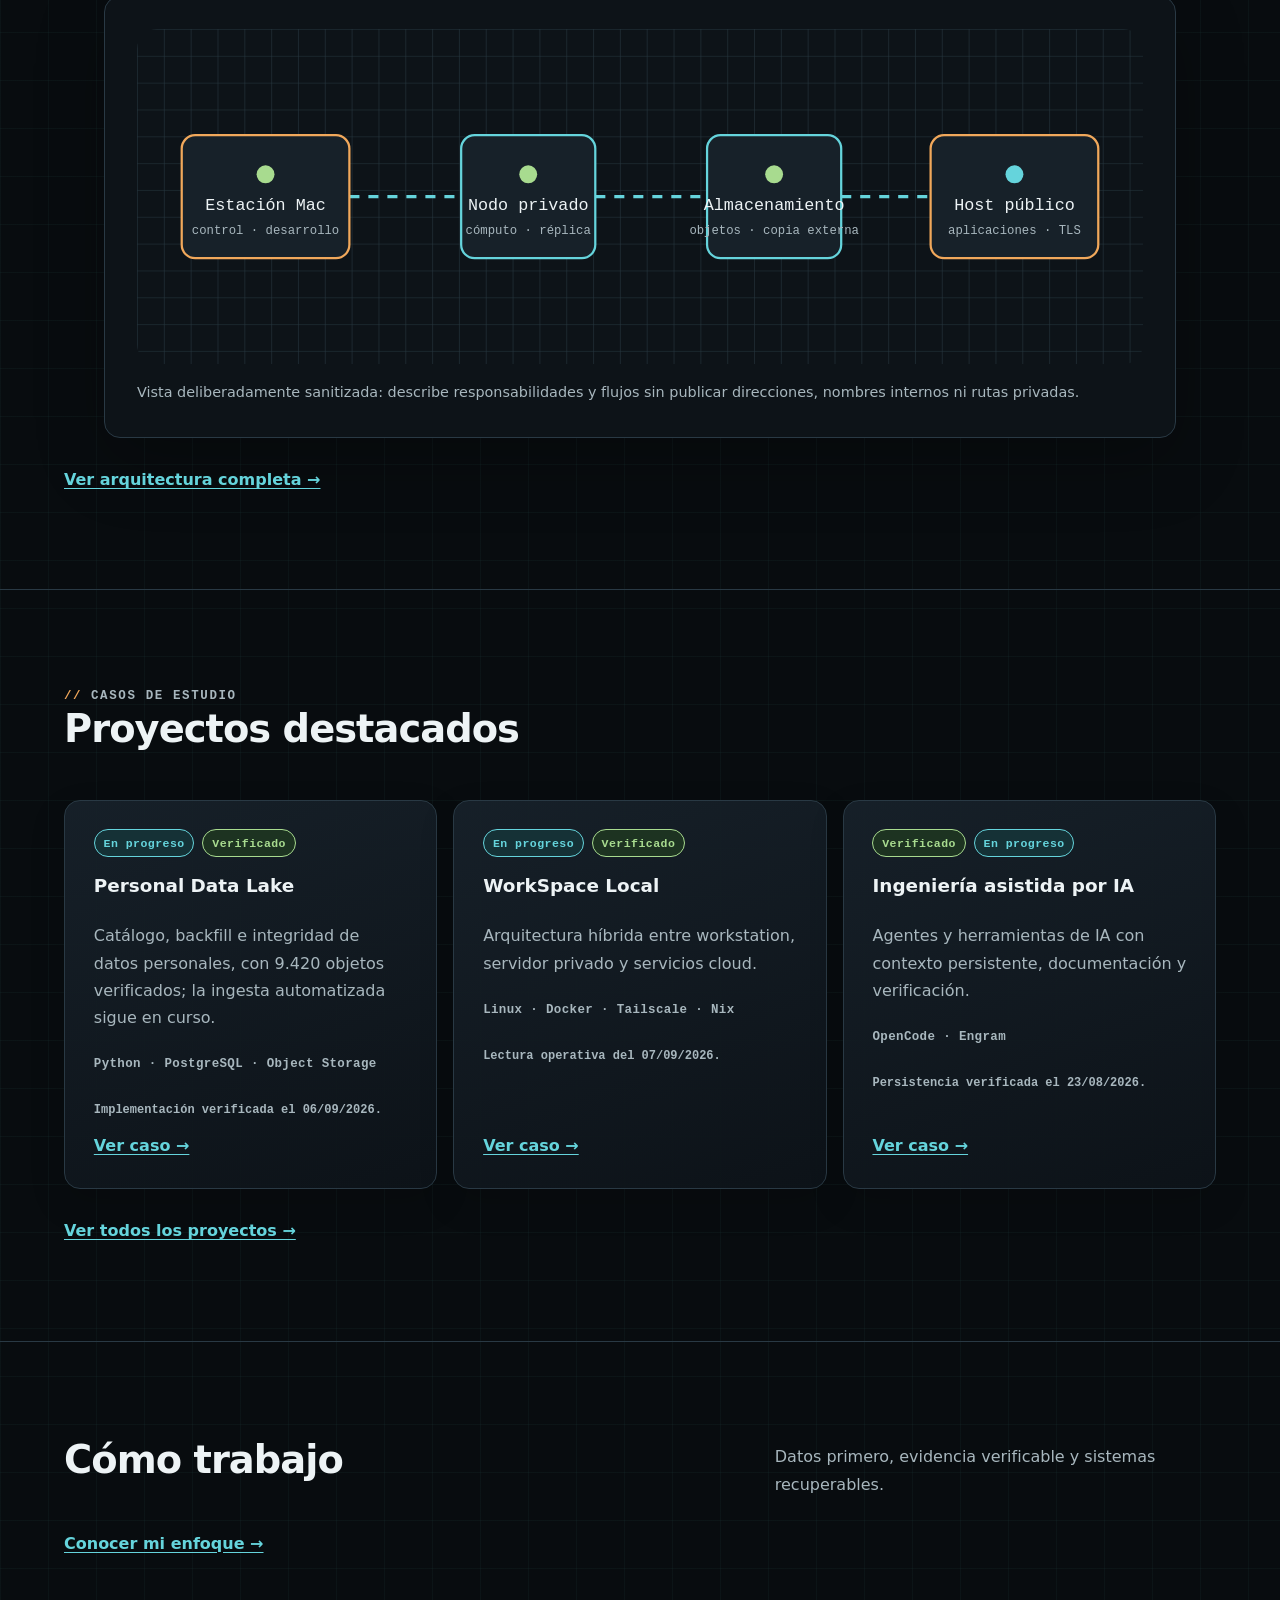
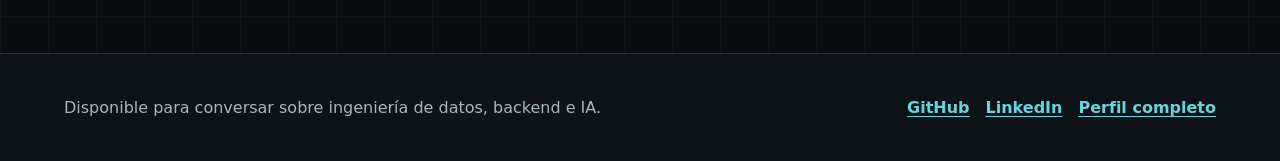
==== commit afa68b23: "feat(site): add public evidence methodology" ====
--- a/index.html
+++ b/index.html
@@ -92,6 +92,7 @@
           </div>
         </div>
         <p class="verification-date metrics-note">Evidencia actualizada en septiembre de 2026.</p>
+        <p class="section-link"><a href="evidencia.html">Cómo se verifica y qué límites tiene esta evidencia →</a></p>
       </div>
     </section>
 
